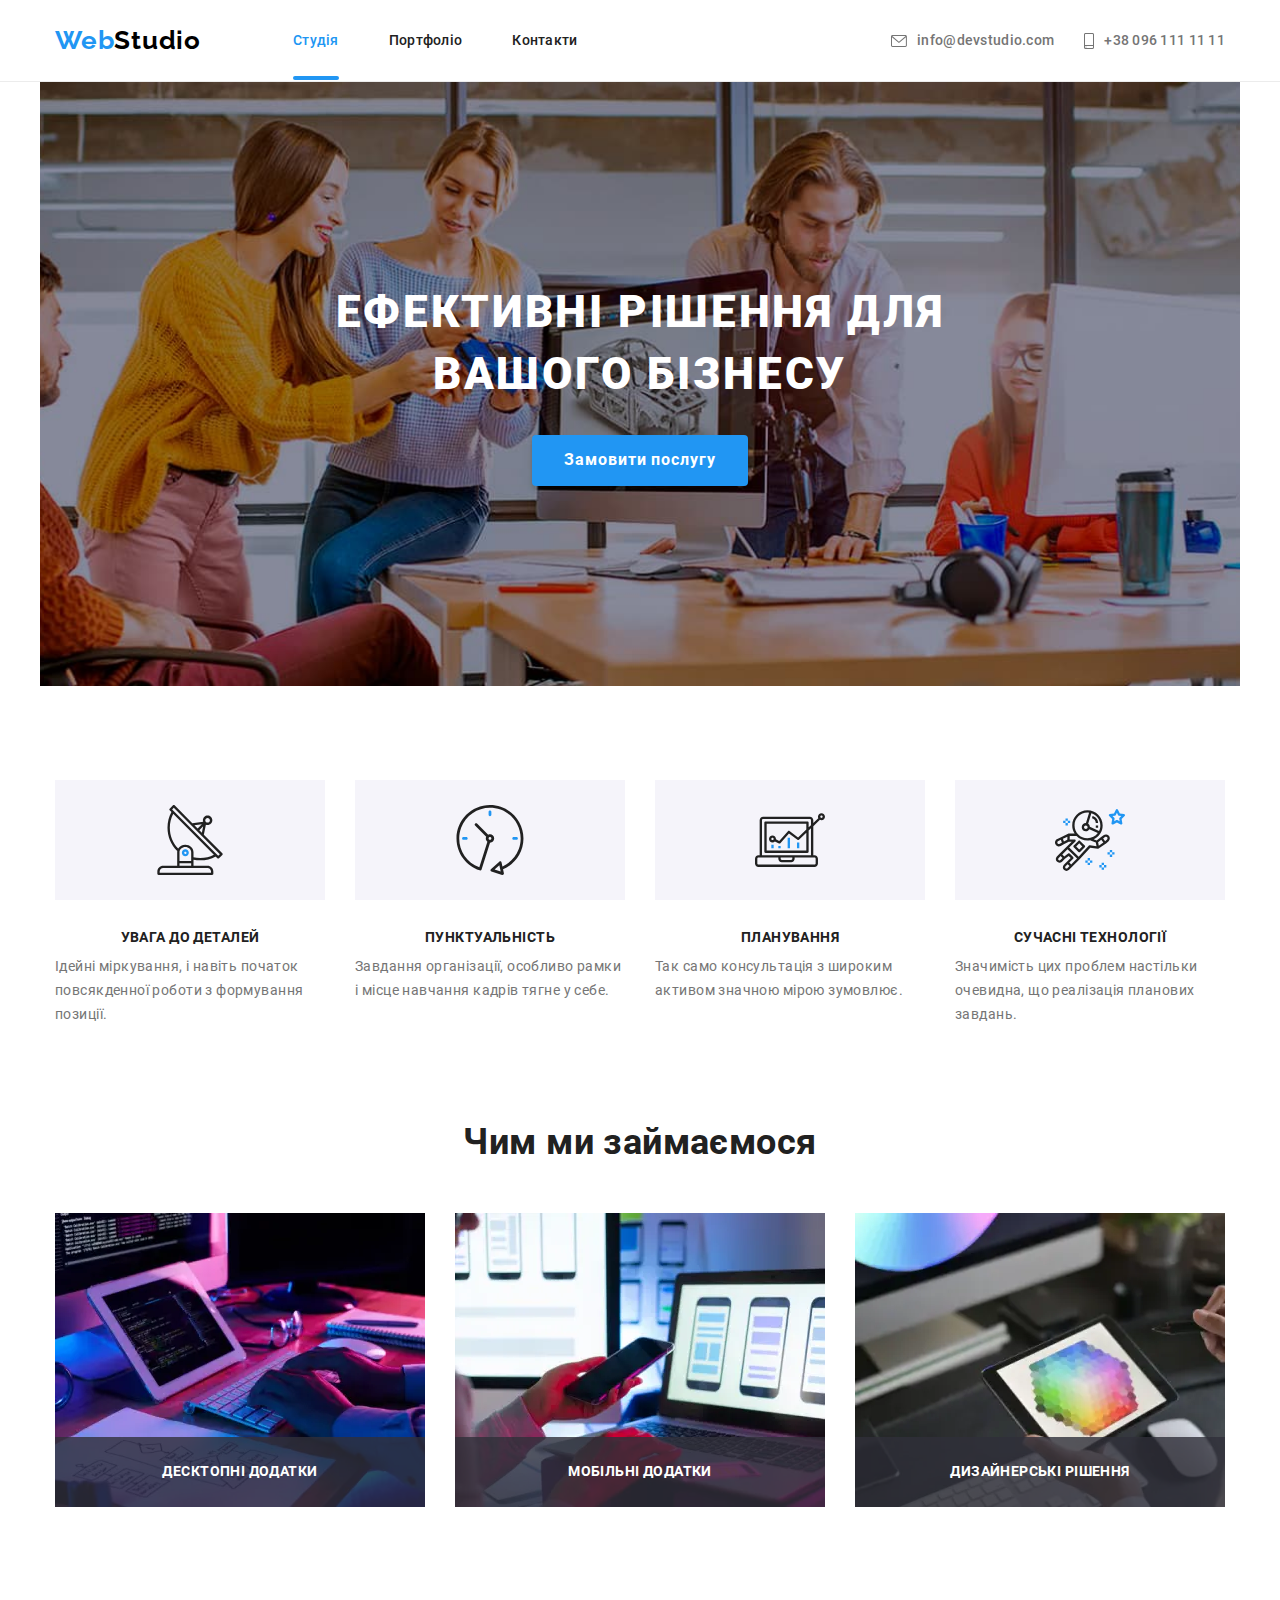
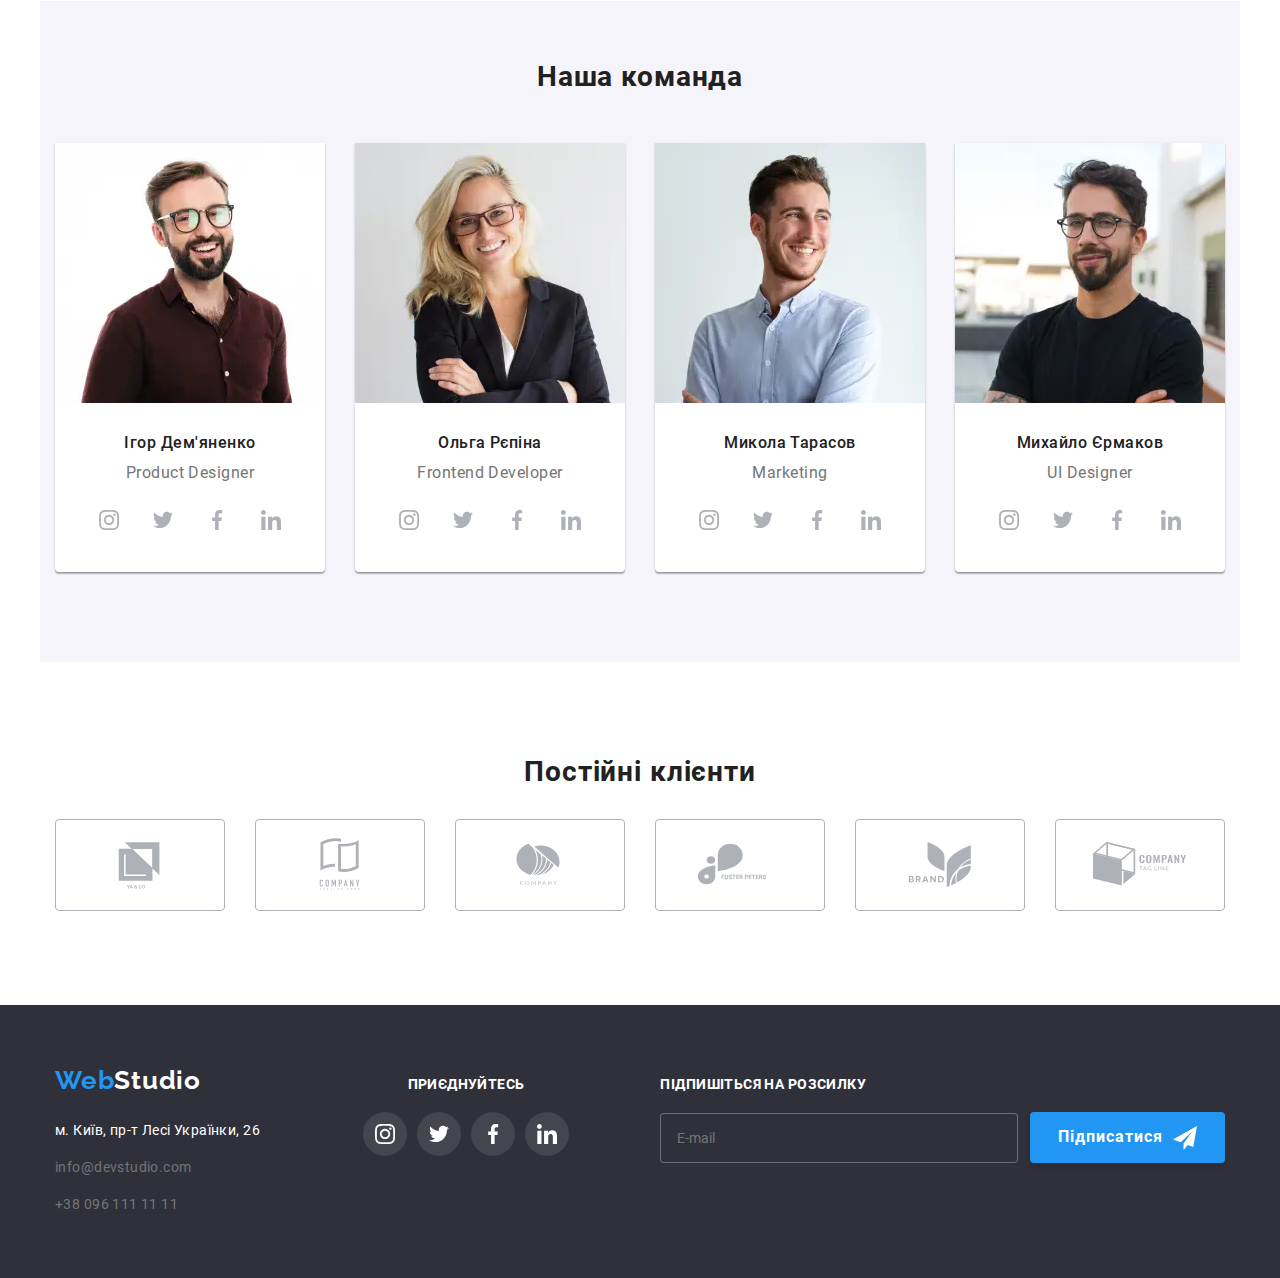
==== index.html @ 95809542 "адаптивка студия+моб-меню+модалка" ====
<!DOCTYPE html>
<html lang="uk">
  <head>
    <meta charset="UTF-8" />
    <meta http-equiv="X-UA-Compatible" content="IE=edge" />
    <meta name="viewport" content="width=device-width, initial-scale=1.0" />
    <title>WebStudio</title>
    <link rel="stylesheet" href="./css/main.min.css" />
  </head>
  <body>
    <header class="page-header">
      <div class="container page-header__container">
        <a class="logo page-header__logo" href="./index.html">Web<span class="logo_black">Studio</span></a>
        <nav class="header-navigation">
          <ul class="nav">
            <li class="nav__item">
              <a class="nav__link nav__link_current" href="./index.html">Студія</a>
            </li>
            <li class="nav__item">
              <a class="nav__link" href="./portfolio.html">Портфоліо</a>
            </li>
            <li class="nav__item">
              <a class="nav__link" href="Контакты">Контакти</a>
            </li>
          </ul>
        </nav>
        <button type="button" class="open-mobile-menu-btn" data-menu-open>
          <svg class="open-mobile-menu__icon">
            <use href="./images/icons.svg#icon-menu"></use>
          </svg>
        </button>

        <ul class="contact">
          <li class="contact__item">
            <a class="contact__link" href="mailto:info@devstudio.com">
              <svg class="contact__icon" width="16px" height="12px">
                <use href="./images/icons.svg#icon-envelope "></use>
              </svg>
              info@devstudio.com</a
            >
          </li>
          <li class="contact__item">
            <a class="contact__link" href="tel:+380961111111">
              <svg class="contact__icon" width="10" height="16">
                <use href="./images/icons.svg#icon-smartphone"></use>
              </svg>
              +38 096 111 11 11</a
            >
          </li>
        </ul>
      </div>
      <div class="mobile-menu" data-menu>
        <div class="container mobile-menu__container">
          <button type="button" class="mobile-menu__close-btn" data-menu-close>
            <svg class="mobile-menu__close-icon">
              <use href="./images/icons.svg#icon-close"></use>
            </svg>
          </button>
          <div class="mobile-menu-nav">
            <ul class="mobile-menu-nav-list">
              <li class="mobile-menu-nav-item">
                <a class="mobile-menu-nav-link mobile-menu_current-link" href="./index.html">Студія</a>
              </li>
              <li class="mobile-menu-nav-item">
                <a class="mobile-menu-nav-link" href="./portfolio.html">Портфоліо</a>
              </li>
              <li class="mobile-menu-nav-item">
                <a class="mobile-menu-nav-link" href="#">Контакти</a>
              </li>
            </ul>
          </div>
          <div class="mobile-menu-contact">
            <ul class="mobile-menu-contact-list">
              <li class="mobile-menu-contact-item">
                <a class="mobile-menu-contact-link mobile-menu-contact-link__tel" href="tel:+380961111111"
                  >+38 096 111 11 11</a
                >
              </li>
              <li class="mobile-menu-contact-item">
                <a class="mobile-menu-contact-link mobile-menu-contact-link__mail" href="mailto:info@devstudio.com"
                  >info@devstudio.com</a
                >
              </li>
            </ul>
          </div>
          <div class="mobile-menu-social">
            <ul class="mobile-menu-social-list">
              <li class="mobile-menu-social-item">
                <a class="mobile-menu-social-list-link" href="">Instagram</a>
              </li>
              <li class="mobile-menu-social-item">
                <a class="mobile-menu-social-list-link" href="">Twitter</a>
              </li>
              <li class="mobile-menu-social-item">
                <a class="mobile-menu-social-list-link" href="">Facebook</a>
              </li>
              <li class="mobile-menu-social-item">
                <a class="mobile-menu-social-list-link" href="">LinkedIn</a>
              </li>
            </ul>
          </div>
        </div>
      </div>
    </header>

    <main>
      <section class="hero">
        <div class="container hero__container">
          <h1 class="hero__title">Ефективні рішення для вашого бізнесу</h1>
          <button class="button hero__button" type="button" data-modal-open>Замовити послугу</button>
        </div>
      </section>

      <section class="advantage">
        <div class="container advantage_container">
          <h2 class="visually-hidden">Переваги роботи з нами</h2>
          <ul class="specifics__list">
            <li class="specifics__card">
              <div class="specifics__icon-bg">
                <svg class="specifics__icon" width="70" height="70">
                  <use href="./images/icons.svg#icon-antenna"></use>
                </svg>
              </div>
              <h3 class="specifics__title">УВАГА ДО ДЕТАЛЕЙ</h3>
              <p class="specifics__desc">
                Ідейні міркування, і навіть початок повсякденної роботи з формування позиції.
              </p>
            </li>
            <li class="specifics__card">
              <div class="specifics__icon-bg">
                <svg class="specifics__icon" width="70" height="70">
                  <use href="./images/icons.svg#icon-clock"></use>
                </svg>
              </div>
              <h3 class="specifics__title">ПУНКТУАЛЬНІСТЬ</h3>
              <p class="specifics__desc">Завдання організації, особливо рамки і місце навчання кадрів тягне у себе.</p>
            </li>
            <li class="specifics__card">
              <div class="specifics__icon-bg">
                <svg class="specifics__icon" width="70" height="70">
                  <use href="./images/icons.svg#icon-diagram"></use>
                </svg>
              </div>
              <h3 class="specifics__title">ПЛАНУВАННЯ</h3>
              <p class="specifics__desc">Так само консультація з широким активом значною мірою зумовлює.</p>
            </li>
            <li class="specifics__card">
              <div class="specifics__icon-bg">
                <svg class="specifics__icon" width="70" height="70">
                  <use href="./images/icons.svg#icon-astronaut"></use>
                </svg>
              </div>
              <h3 class="specifics__title">СУЧАСНІ ТЕХНОЛОГІЇ</h3>
              <p class="specifics__desc">Значимість цих проблем настільки очевидна, що реалізація планових завдань.</p>
            </li>
          </ul>
        </div>
      </section>

      <section class="services">
        <div class="container">
          <h2 class="title-section services__title">Чим ми займаємося</h2>
          <ul class="development__list">
            <li class="development__card">
              <div class="development__card-overlay">
                <p class="development__card-text">Десктопні додатки</p>
              </div>
              <picture>
                <source
                  srcset="
                    ./images/desktop/desktop_services_img.webp    1x,
                    ./images/desktop/desktop_services_img@2x.webp 2x
                  "
                  type="image/webp"
                />
                <source
                  srcset="
                    ./images/desktop/desktop_services_img.jpeg    1x,
                    ./images/desktop/desktop_services_img@2x.jpeg 2x
                  "
                  type="image/jpeg"
                />
                <img src="./images/cod.jpg" alt="программирование" width="370" />
              </picture>
            </li>
            <li class="development__card">
              <div class="development__card-overlay">
                <p class="development__card-text">Мобільні додатки</p>
              </div>
              <picture>
                <source
                  srcset="
                    ./images/desktop/desktop_services_img-1.webp    1x,
                    ./images/desktop/desktop_services_img-1@2x.webp 2x
                  "
                  type="image/webp"
                />
                <source
                  srcset="
                    ./images/desktop/desktop_services_img-1.jpeg    1x,
                    ./images/desktop/desktop_services_img-1@2x.jpeg 2x
                  "
                  type="image/jpeg"
                />
                <img src="./images/test.jpg" alt="тестирование" width="370" />
              </picture>
            </li>
            <li class="development__card">
              <div class="development__card-overlay">
                <p class="development__card-text">Дизайнерські рішення</p>
              </div>
              <picture>
                <source
                  srcset="
                    ./images/desktop/desktop_services_img-2.webp    1x,
                    ./images/desktop/desktop_services_img-2@2x.webp 2x
                  "
                  type="image/webp"
                />
                <source
                  srcset="
                    ./images/desktop/desktop_services_img-2.jpeg    1x,
                    ./images/desktop/desktop_services_img-2@2x.jpeg 2x
                  "
                  type="image/jpeg"
                />
                <img src="./images/design.jpg" alt="дизайн" width="370" />
              </picture>
            </li>
          </ul>
        </div>
      </section>

      <section class="team">
        <div class="container team-container">
          <h2 class="title-section team__title">Наша команда</h2>
          <ul class="team-list">
            <li class="team-list__card">
              <picture>
                <source
                  srcset="./images/desktop/desktop_team_img.webp 1x, ./images/desktop/desktop_team_img@2x.webp 2x"
                  media="(min-width: 1200px)"
                  type="image/webp"
                />
                <source
                  srcset="./images/desktop/desktop_team_img.jpeg 1x, ./images/desktop/desktop_team_img@2x.jpeg 2x"
                  media="(min-width: 1200px)"
                />
                <source
                  srcset="./images/tablet/tablet_team_img.webp 1x, ./images/tablet/tablet_team_img@2x.webp 2x"
                  media="(min-width: 768px)"
                  type="image/webp"
                />
                <source
                  srcset="./images/tablet/tablet_team_img.jpeg 1x, ./images/tablet/tablet_team_img@2x.jpeg 2x"
                  media="(min-width: 768px)"
                />
                <source
                  srcset="./images/mobile/mobile_team_img.webp 1x, ./images/mobile/mobile_team_img@2x.webp 2x"
                  media="(max-width: 767px)"
                  type="image/webp"
                />
                <source
                  srcset="./images/mobile/mobile_team_img.jpeg 1x, ./images/mobile/mobile_team_img@2x.jpeg 2x"
                  media="(max-width: 767px)"
                />

                <img src="./images/card1.jpg" alt="на фото дизайнер, Дем'яненко Ігор" class="team-list__img" />
              </picture>

              <div class="team-list__card-bottom">
                <h3 class="team-list__name">Ігор Дем'яненко</h3>
                <p class="team-list__position" lang="en">Product Designer</p>
                <ul class="social__list">
                  <li class="social__item">
                    <a href="" class="social__link">
                      <svg aria-label="посилання на соц мережу інстаграм" class="social__icon">
                        <use href="./images/icons.svg#icon-instagram"></use>
                      </svg>
                    </a>
                  </li>
                  <li class="social__item">
                    <a href="" class="social__link">
                      <svg aria-label="посилання на соц мережу твіттер" class="social__icon">
                        <use href="./images/icons.svg#icon-twitter"></use>
                      </svg>
                    </a>
                  </li>
                  <li class="social__item">
                    <a href="" class="social__link">
                      <svg aria-label="посилання на соц мережу фейсбук" class="social__icon">
                        <use href="./images/icons.svg#icon-facebook"></use>
                      </svg>
                    </a>
                  </li>
                  <li class="social__item">
                    <a href="" class="social__link">
                      <svg aria-label="посилання на соц мережу лінкед-ін" class="social__icon">
                        <use href="./images/icons.svg#icon-linkedin"></use>
                      </svg>
                    </a>
                  </li>
                </ul>
              </div>
            </li>
            <li class="team-list__card">
              <picture>
                <source
                  srcset="./images/desktop/desktop_team_img-1.webp 1x, ./images/desktop/desktop_team_img-1@2x.webp 2x"
                  media="(min-width: 1200px)"
                  type="image/webp"
                />
                <source
                  srcset="./images/desktop/desktop_team_img-1.jpeg 1x, ./images/desktop/desktop_team_img-1@2x.jpeg 2x"
                  media="(min-width: 1200px)"
                />
                <source
                  srcset="./images/tablet/tablet_team_img-1.webp 1x, ./images/tablet/tablet_team_img@2x-1.webp 2x"
                  media="(min-width: 768px)"
                  type="image/webp"
                />
                <source
                  srcset="./images/tablet/tablet_team_img-1.jpeg 1x, ./images/tablet/tablet_team_img@2x-1.jpeg 2x"
                  media="(min-width: 768px)"
                />
                <source
                  srcset="./images/mobile/mobile_team_img-1.webp 1x, ./images/mobile/mobile_team_img@2x-1.webp 2x"
                  media="(max-width: 767px)"
                  type="image/webp"
                />
                <source
                  srcset="./images/mobile/mobile_team_img-1.jpeg 1x, ./images/mobile/mobile_team_img@2x-1.jpeg 2x"
                  media="(max-width: 767px)"
                />
                <img src="./images/card2.jpg" alt="на фото розробник,Репіна Ольга" class="team-list__img" />
              </picture>

              <div class="team-list__card-bottom">
                <h3 class="team-list__name">Ольга Рєпіна</h3>
                <p class="team-list__position" lang="en">Frontend Developer</p>
                <ul class="social__list">
                  <li class="social__item">
                    <a href="" class="social__link">
                      <svg aria-label="посилання на соц мережу інстаграм" class="social__icon">
                        <use href="./images/icons.svg#icon-instagram"></use>
                      </svg>
                    </a>
                  </li>
                  <li class="social__item">
                    <a href="" class="social__link">
                      <svg aria-label="посилання на соц мережу твіттер" class="social__icon">
                        <use href="./images/icons.svg#icon-twitter"></use>
                      </svg>
                    </a>
                  </li>
                  <li class="social__item">
                    <a href="" class="social__link">
                      <svg aria-label="посилання на соц мережу фейсбук" class="social__icon">
                        <use href="./images/icons.svg#icon-facebook"></use>
                      </svg>
                    </a>
                  </li>
                  <li class="social__item">
                    <a href="" class="social__link">
                      <svg aria-label="посилання на соц мережу лінкед-ін" class="social__icon">
                        <use href="./images/icons.svg#icon-linkedin"></use>
                      </svg>
                    </a>
                  </li>
                </ul>
              </div>
            </li>
            <li class="team-list__card">
              <picture>
                <source
                  srcset="./images/desktop/desktop_team_img-2.webp 1x, ./images/desktop/desktop_team_img-2@2x.webp 2x"
                  media="(min-width: 1200px)"
                  type="image/webp"
                />
                <source
                  srcset="./images/desktop/desktop_team_img-2.jpeg 1x, ./images/desktop/desktop_team_img-2@2x.jpeg 2x"
                  media="(min-width: 1200px)"
                />
                <source
                  srcset="./images/tablet/tablet_team_img-2.webp 1x, ./images/tablet/tablet_team_img@2x-2.webp 2x"
                  media="(min-width: 768px)"
                  type="image/webp"
                />
                <source
                  srcset="./images/tablet/tablet_team_img-2.jpeg 1x, ./images/tablet/tablet_team_img@2-2x.jpeg 2x"
                  media="(min-width: 768px)"
                />
                <source
                  srcset="./images/mobile/mobile_team_img-2.webp 1x, ./images/mobile/mobile_team_img@2x-2.webp 2x"
                  media="(max-width: 767px)"
                  type="image/webp"
                />
                <source
                  srcset="./images/mobile/mobile_team_img-2.jpeg 1x, ./images/mobile/mobile_team_img@2x-2.jpeg 2x"
                  media="(max-width: 767px)"
                />

                <img src="./images/card3.jpg" alt="на фото Тарасов Микола,відділ маркетингу" class="team-list__img" />
              </picture>

              <div class="team-list__card-bottom">
                <h3 class="team-list__name">Микола Тарасов</h3>
                <p class="team-list__position" lang="en">Marketing</p>
                <ul class="social__list">
                  <li class="social__item">
                    <a href="" class="social__link">
                      <svg aria-label="посилання на соц мережу інстаграм" class="social__icon">
                        <use href="./images/icons.svg#icon-instagram"></use>
                      </svg>
                    </a>
                  </li>
                  <li class="social__item">
                    <a href="" class="social__link">
                      <svg aria-label="посилання на соц мережу твіттер" class="social__icon">
                        <use href="./images/icons.svg#icon-twitter"></use>
                      </svg>
                    </a>
                  </li>
                  <li class="social__item">
                    <a href="" class="social__link">
                      <svg aria-label="посилання на соц мережу фейсбук" class="social__icon">
                        <use href="./images/icons.svg#icon-facebook"></use>
                      </svg>
                    </a>
                  </li>
                  <li class="social__item">
                    <a href="" class="social__link">
                      <svg aria-label="посилання на соц мережу лінкед-ін" class="social__icon">
                        <use href="./images/icons.svg#icon-linkedin"></use>
                      </svg>
                    </a>
                  </li>
                </ul>
              </div>
            </li>
            <li class="team-list__card">
              <picture>
                <source
                  srcset="./images/desktop/desktop_team_img-3.webp 1x, ./images/desktop/desktop_team_img-3@2x.webp 2x"
                  media="(min-width: 1200px)"
                  type="image/webp"
                />
                <source
                  srcset="./images/desktop/desktop_team_img-3.jpeg 1x, ./images/desktop/desktop_team_img-3@2x.jpeg 2x"
                  media="(min-width: 1200px)"
                />
                <source
                  srcset="./images/tablet/tablet_team_img-3.webp 1x, ./images/tablet/tablet_team_img@2x-3.webp 2x"
                  media="(min-width: 768px)"
                  type="image/webp"
                />
                <source
                  srcset="./images/tablet/tablet_team_img-3.jpeg 1x, ./images/tablet/tablet_team_img@2x-3.jpeg 2x"
                  media="(min-width: 768px)"
                />
                <source
                  srcset="./images/mobile/mobile_team_img-3.webp 1x, ./images/mobile/mobile_team_img@2x-3.webp 2x"
                  media="(max-width: 767px)"
                  type="image/webp"
                />
                <source
                  srcset="./images/mobile/mobile_team_img-3.jpeg 1x, ./images/mobile/mobile_team_img@2x-3.jpeg 2x"
                  media="(max-width: 767px)"
                />
                <img src="./images/card4.jpg" alt="на фото Єрмаков Михайло, дизайнер" class="team-list__img" />
              </picture>

              <div class="team-list__card-bottom">
                <h3 class="team-list__name">Михайло Єрмаков</h3>
                <p class="team-list__position" lang="en">UI Designer</p>
                <ul class="social__list">
                  <li class="social__tem">
                    <a href="" class="social__link">
                      <svg aria-label="посилання на соц мережу інстаграм" class="social__icon">
                        <use href="./images/icons.svg#icon-instagram"></use>
                      </svg>
                    </a>
                  </li>
                  <li class="social__tem">
                    <a href="" class="social__link">
                      <svg aria-label="посилання на соц мережу твіттер" class="social__icon">
                        <use href="./images/icons.svg#icon-twitter"></use>
                      </svg>
                    </a>
                  </li>
                  <li class="social__item">
                    <a href="" class="social__link">
                      <svg aria-label="посилання на соц мережу фейсбук" class="social__icon">
                        <use href="./images/icons.svg#icon-facebook"></use>
                      </svg>
                    </a>
                  </li>
                  <li class="social__item">
                    <a href="" class="social__link">
                      <svg aria-label="посилання на соц мережу лінкед-ін" class="social__icon">
                        <use href="./images/icons.svg#icon-linkedin"></use>
                      </svg>
                    </a>
                  </li>
                </ul>
              </div>
            </li>
          </ul>
        </div>
      </section>

      <section class="clients">
        <div class="container">
          <h3 class="clients__title">Постійні клієнти</h3>
          <ul class="client__list">
            <li class="client__item">
              <a href="" class="cleint__link">
                <svg class="client__logo">
                  <use href="./images/icons.svg#icon-company"></use>
                </svg>
              </a>
            </li>
            <li class="client__item">
              <a href="" class="cleint__link">
                <svg class="client__logo">
                  <use href="./images/icons.svg#icon-company-one"></use>
                </svg>
              </a>
            </li>
            <li class="client__item">
              <a href="" class="cleint__link">
                <svg class="client__logo">
                  <use href="./images/icons.svg#icon-company-two"></use>
                </svg>
              </a>
            </li>
            <li class="client__item">
              <a href="" class="cleint__link">
                <svg class="client__logo">
                  <use href="./images/icons.svg#icon-company-thre"></use>
                </svg>
              </a>
            </li>
            <li class="client__tem">
              <a href="" class="cleint__link">
                <svg class="client__logo">
                  <use href="./images/icons.svg#icon-company-four"></use>
                </svg>
              </a>
            </li>
            <li class="client__item">
              <a href="" class="cleint__link">
                <svg class="client__logo">
                  <use href="./images/icons.svg#icon-company-five"></use>
                </svg>
              </a>
            </li>
          </ul>
        </div>
      </section>
    </main>

    <footer class="page-footer">
      <div class="container page-footer__container">
        <div class="contact-info">
          <a class="logo page-footer__logo" href="./index.html">Web<span class="logo_white">Studio</span></a>
          <address class="contact-info__addres">
            <p>
              <a
                class="address__link"
                href="https://goo.gl/maps/CPtrU1FHBa2aNyZL9"
                target="_blank"
                rel="noopener noreferrer nofollow"
                >м. Київ, пр-т Лесі Українки, 26</a
              >
            </p>
            <ul class="contacts__list">
              <li class="contacts__item">
                <a class="contacts__link" href="mailto:info@devstudio.com">info@devstudio.com</a>
              </li>
              <li class="contacts__item">
                <a class="contacts__link" href="tel:+380961111111">+38 096 111 11 11</a>
              </li>
            </ul>
          </address>
        </div>

        <div class="footer-social">
          <p class="footer-social__title">приєднуйтесь</p>
          <ul class="footer-social__list">
            <li class="footer-social__item">
              <a href="" class="footer-social__link">
                <svg class="footer-social__icon">
                  <use href="./images/icons.svg#icon-instagram"></use>
                </svg>
              </a>
            </li>
            <li class="footer-social__item">
              <a href="" class="footer-social__link">
                <svg class="footer-social__icon">
                  <use href="./images/icons.svg#icon-twitter"></use>
                </svg>
              </a>
            </li>
            <li class="footer-social__item">
              <a href="" class="footer-social__link">
                <svg class="footer-social__icon">
                  <use href="./images/icons.svg#icon-facebook"></use>
                </svg>
              </a>
            </li>
            <li class="footer-social__item">
              <a href="" class="footer-social__link">
                <svg class="footer-social__icon">
                  <use href="./images/icons.svg#icon-linkedin"></use>
                </svg>
              </a>
            </li>
          </ul>
        </div>

        <div class="subscribe">
          <p class="subscribe__title">Підпишіться на розсилку</p>
          <form class="subscribe__form">
            <label>
              <input class="subscribe__input" type="email" name="user_email" placeholder="E-mail" />
            </label>
            <button class="subscribe__button" type="submit">
              Підписатися
              <svg class="subscribe__button-icon" width="24px" height="24px">
                <use href="./images/icons.svg#icon-send"></use>
              </svg>
            </button>
          </form>
        </div>
      </div>
    </footer>
    <div class="backdrop is-hidden" data-modal>
      <div class="modal">
        <button class="modal-clas-btn" data-modal-close>
          <svg class="modal-close-icon" width="18px" height="18px">
            <use href="./images/icons.svg#icon-close"></use>
          </svg>
        </button>

        <p class="modal-form__title">Залиште свої дані, ми вам передзвонимо</p>
        <form class="modal-form">
          <label class="modal-form__field">
            <span class="modal-form__field-desc">Ім'я</span>
            <span class="modal-form__input-wrapper">
              <input class="modal-form__input" type="text" required pattern="[a-zA-Zа-яА-ЯіІїЇ`ʼ]+" name="user_name" />
              <svg class="modal-form__icon">
                <use href="./images/icons.svg#icon-person"></use>
              </svg>
            </span>
          </label>
          <label class="modal-form__field">
            <span class="modal-form__field-desc">Телефон</span>
            <span class="modal-form__input-wrapper">
              <input class="modal-form__input" type="tel" required name="user_phone" />
              <svg class="modal-form__icon">
                <use href="./images/icons.svg#icon-phone-black"></use>
              </svg>
            </span>
          </label>
          <label class="modal-form__field">
            <span class="modal-form__field-desc">Пошта</span>
            <span class="modal-form__input-wrapper">
              <input class="modal-form__input" type="email" required name="user_mail" />
              <svg class="modal-form__icon">
                <use href="./images/icons.svg#icon-email"></use>
              </svg>
            </span>
          </label>
          <label class="modal-form__area">
            <span class="modal-form__field-desc">Коментар</span>
            <textarea class="modal-form__message" name="user_message" placeholder="Введіть текст"></textarea>
          </label>
          <label class="modal-form__check-field">
            <input class="modal-form__check" type="checkbox" name="user_policy" required />
            <svg class="modal-form__own-checkbox">
              <use class="modal-form__own-checkbox-icon" href="./images/icons.svg#icon-Vector"></use>
            </svg>
            <span class="modal-form__own-checkbox-text">
              Погоджуюся з розсилкою та приймаю&nbsp;
              <a class="modal-form__own-checkbox-link" href="#">Умови договору</a></span
            >
          </label>
          <button class="modal-form__submit" type="submit">Відправити</button>
        </form>
      </div>
    </div>

    <script src="./js/modal.js"></script>
    <script src="./js/menu.js"></script>
  </body>
</html>
---- css/main.min.css ----
@font-face{font-family:"Raleway";src:url("../fonts/Raleway-Bold.ttf");font-weight:700;font-style:bold;font-display:swap}@font-face{font-family:"Roboto";src:url("../fonts/Roboto-Thin.ttf");font-weight:100;font-style:normal;font-display:swap}@font-face{font-family:"Roboto";src:url("../fonts/Roboto-Regular.ttf");font-weight:400;font-style:normal;font-display:swap}@font-face{font-family:"Roboto";src:url("../fonts/Roboto-Medium.ttf");font-weight:500;font-style:normal;font-display:swap}@font-face{font-family:"Roboto";src:url("../fonts/Roboto-Bold.ttf");font-weight:700;font-style:bold;font-display:swap}@font-face{font-family:"Roboto";src:url("../fonts/Roboto-Black.ttf");font-weight:900;font-style:bold;font-display:swap}/*! modern-normalize v1.1.0 | MIT License | https://github.com/sindresorhus/modern-normalize */*,::after,::before{box-sizing:border-box}html{-moz-tab-size:4;tab-size:4}html{line-height:1.15;-webkit-text-size-adjust:100%}body{margin:0}body{font-family:system-ui,-apple-system,"Segoe UI",Roboto,Helvetica,Arial,sans-serif,"Apple Color Emoji","Segoe UI Emoji"}hr{height:0;color:inherit}abbr[title]{text-decoration:underline dotted}b,strong{font-weight:bolder}code,kbd,pre,samp{font-family:ui-monospace,SFMono-Regular,Consolas,"Liberation Mono",Menlo,monospace;font-size:1em}small{font-size:80%}sub,sup{font-size:75%;line-height:0;position:relative;vertical-align:baseline}sub{bottom:-0.25em}sup{top:-0.5em}table{text-indent:0;border-color:inherit}button,input,optgroup,select,textarea{font-family:inherit;font-size:100%;line-height:1.15;margin:0}button,select{text-transform:none}[type=button],[type=reset],[type=submit],button{-webkit-appearance:button}::-moz-focus-inner{border-style:none;padding:0}:-moz-focusring{outline:1px dotted ButtonText}:-moz-ui-invalid{box-shadow:none}legend{padding:0}progress{vertical-align:baseline}::-webkit-inner-spin-button,::-webkit-outer-spin-button{height:auto}[type=search]{-webkit-appearance:textfield;outline-offset:-2px}::-webkit-search-decoration{-webkit-appearance:none}::-webkit-file-upload-button{-webkit-appearance:button;font:inherit}summary{display:list-item}.cleint__link,.social__link,.footer-social__link{display:flex;align-items:center;justify-content:center}.container{padding-left:15px;padding-right:15px}@media screen and (min-width: 480px){.container{width:480px;margin-left:auto;margin-right:auto}}@media screen and (min-width: 768px){.container{width:768px}}@media screen and (min-width: 1200px){.container{width:1200px}}:root{--primary-text-color: #757575;--title-text-color: #212121;--accent-color: #2196f3;--primary-white-color: #ffffff;--black-logo-color: #000000;--btn-filter-background-color: #f5f4fa;--solution-section-color: #2f303a;--background-color: #f5f4fa;--portfolio-nav-border-color: #ececec;--hero-bg-color: #c4c4c4;--social-lincs-color: #afb1b8;--timing-effects: 250ms cubic-bezier(0.4, 0, 0.2, 1)}body{color:var(--primary-white-color);font-family:"Roboto",sans-serif;font-size:14px;letter-spacing:.03em}.scroll-hidden{overflow:hidden;height:100vh}h1,h2,h3,h4,p{margin-top:0;margin-bottom:0}.title-section{font-weight:700;font-size:36px;line-height:1.17;color:var(--title-text-color)}ul,ol{margin-top:0;margin-bottom:0;padding-left:0}.visually-hidden{position:absolute;width:1px;height:1px;margin:-1px;padding:0;overflow:hidden;border:0;clip:rect(0 0 0 0)}link{text-decoration:none}img{display:block;max-width:100%;height:auto}li{list-style-type:none}@media screen and (max-width: 767px){.mobile-menu{position:absolute;top:0;left:0;z-index:200;width:100%;height:100%;background-color:var(--background-color);transform:translateX(100%);opacity:0;visibility:hidden;pointer-events:none;transition:opacity var(--timing-effects),visibility var(--timing-effects),transform var(--timing-effects)}.mobile-menu.is-open{opacity:1;visibility:visible;pointer-events:auto;transform:translateX(0%)}.mobile-menu__container{position:relative;padding-left:40px;padding-top:48px;padding-bottom:48px}.mobile-menu__close-btn{position:absolute;top:15px;right:15px;background-color:rgba(0,0,0,0);border:0;padding:0;line-height:0;cursor:pointer}.mobile-menu__close-btn:hover,.mobile-menu__close-btn:focus{fill:var(--accent-color)}.mobile-menu__close-icon{width:40px;height:40px}}@media screen and (min-width: 768px){.mobile-menu{display:none}}.mobile-menu-nav{margin-bottom:306px}.mobile-menu-nav-item{margin-bottom:32px}.mobile-menu-nav-link{font-style:normal;font-weight:500;font-size:40px;line-height:1.175;letter-spacing:.02em;color:var(--title-text-color);text-decoration:none}.mobile-menu_current-link{color:var(--accent-color)}.mobile-menu-contact{margin-bottom:64px}.mobile-menu-contact-item{margin-bottom:32px}.mobile-menu-contact-link{font-family:inherit;font-style:normal;font-weight:500;letter-spacing:.02em;color:var(--primary-text-color);text-decoration:none}.mobile-menu-contact-link__tel{font-size:34px;line-height:1.17}.mobile-menu-contact-link__tel:hover,.mobile-menu-contact-link__tel:focus{color:var(--accent-color)}.mobile-menu-contact-link__mail{font-size:24px;line-height:1.4}.mobile-menu-contact-link__mail:hover,.mobile-menu-contact-link__mail:focus{color:var(--accent-color)}.mobile-menu-social-list{display:flex;column-gap:10px}.mobile-menu-social-item:not(:last-child){border-right:1px solid rgba(33,33,33,.2)}.mobile-menu-social-list-link{font-family:inherit;font-style:normal;font-weight:500;font-size:18px;line-height:1.2;letter-spacing:.02em;color:var(--accent-color);text-decoration:none;padding-right:10px}.logo{font-family:"Raleway";font-weight:700;font-size:24px;line-height:1.16;letter-spacing:.03em;color:var(--accent-color);text-decoration:none}@media screen and (min-width: 768px){.logo{margin-right:88px}}@media screen and (min-width: 1200px){.logo{font-size:26px;line-height:1.2;margin-right:92px}}.logo_black{color:var(--black-logo-color)}.logo_white{color:var(--primary-white-color)}.page-footer__logo{display:inline-block;margin-bottom:20px}@media screen and (max-width: 1199px){.page-footer__logo{margin-left:auto;margin-right:auto}}.footer-social{display:flex;flex-direction:column;align-items:center;margin-bottom:60px}.footer-social__title{font-weight:700;font-size:14px;line-height:1.14;text-transform:uppercase;color:var(--primary-white-color);margin-bottom:20px}.footer-social__list{display:flex;column-gap:10px}.footer-social__link{column-gap:10px;width:44px;height:44px;border-radius:50%;background-color:rgba(255,255,255,.1);transition:background-color var(--timing-effects)}.footer-social__link:hover{background-color:var(--accent-color)}.footer-social__icon{width:20px;height:20px;fill:var(--primary-white-color)}.subscribe{display:flex;flex-direction:column;align-items:center}.subscribe__title{font-weight:700;font-size:14px;line-height:1.14;text-transform:uppercase;color:var(--primary-white-color);margin-bottom:20px}.subscribe__form{display:flex;flex-direction:column;align-items:center;column-gap:12px}.subscribe__input{width:400px;height:50px;padding:15px 16px;background-color:var(--solution-section-color);border:1px solid rgba(255,255,255,.3);border-radius:4px;color:var(--primary-white-color)}@media screen and (max-width: 1199px){.subscribe__input{margin-bottom:20px}}.subscribe__button{display:flex;align-items:center;font-family:inherit;font-weight:700;font-size:16px;line-height:1.9;text-align:center;letter-spacing:.06em;padding:10px 28px;color:var(--primary-white-color);background:var(--accent-color);box-shadow:0px 4px 4px rgba(33,12,12,.15);border-radius:4px;border:none;fill:var(--primary-white-color);cursor:pointer}.subscribe__button-icon{margin-left:10px}@media screen and (min-width: 768px){.subscribe{margin-left:166px}}@media screen and (min-width: 1200px){.subscribe{align-items:baseline;margin-left:auto}.subscribe__form{flex-direction:row}.subscribe__input{width:358px}}.modal-form{display:flex;flex-direction:column}.modal-form__title{font-weight:700;font-size:20px;line-height:23px;text-align:center;color:var(--title-text-color);margin-bottom:10px}.modal-form__field{margin-bottom:10px}.modal-form__field-desc{display:block;font-weight:400;font-size:12px;line-height:1.16;letter-spacing:.01em;color:var(--primary-text-color);margin-bottom:4px}.modal-form__input{width:100%;height:40px;border:1px solid rgba(33,33,33,.2);border-radius:4px;padding-left:42px;transition:border-color var(--timing-effects)}.modal-form__input:focus{outline:none;border-color:var(--accent-color)}.modal-form__input-wrapper{position:relative;display:block}.modal-form__icon{position:absolute;top:50%;left:12px;transform:translateY(-50%);width:18px;height:18px;transition:fill var(--timing-effects)}.modal-form__input:focus+.modal-form__icon{fill:var(--accent-color)}.modal-form__area{margin-bottom:20px}.modal-form__message{width:100%;height:120px;border:1px solid rgba(33,33,33,.2);border-radius:4px;padding:12px 16px;resize:none;transition:border-color var(--timing-effects)}.modal-form__message::placeholder{font-weight:400;font-size:12px;line-height:1.16;letter-spacing:.01em;color:rgba(117,117,117,.5)}.modal-form__message:focus{outline:none;border-color:var(--accent-color)}.modal-form__check-field{display:flex;align-items:center;justify-content:center;margin-bottom:30px}.modal-form__check{appearance:none;position:absolute;margin-bottom:30px}.modal-form__own-checkbox{width:16px;height:15px;border:2px solid var(--title-text-color);border-radius:2px;cursor:pointer;transition:background-color var(--timing-effects);margin-right:7px}.modal-form__check:checked+.modal-form__own-checkbox{border-color:var(--accent-color);background-color:var(--accent-color)}.modal-form__check:focus+.modal-form__own-checkbox{box-shadow:0 0 0 2px rgba(0,0,255,.5)}.modal-form__own-checkbox-icon{display:none}.modal-form__check:checked+.modal-form__own-checkbox .modal-form__own-checkbox-icon{display:block}.modal-form__own-checkbox-text{font-weight:400;font-size:12px;line-height:2;color:var(--primary-text-color)}@media screen and (min-width: 1200px){.modal-form__own-checkbox-text{font-size:14px}}.modal-form__own-checkbox-link{font-family:inherit;color:var(--accent-color)}.modal-form__submit{font-weight:700;font-size:16px;line-height:1.87;display:flex;align-items:center;text-align:center;align-self:center;letter-spacing:.06em;padding:10px 52px;color:var(--primary-white-color);background:var(--accent-color);box-shadow:0px 4px 4px rgba(0,0,0,.15);border-radius:4px;border:none;cursor:pointer}@media screen and (max-width: 767px){.open-mobile-menu-btn{line-height:0;border:none;background-color:rgba(0,0,0,0);padding:0}.open-mobile-menu__icon{width:40px;height:40px}.page-header__container{display:flex;justify-content:space-between}}.page-header{padding-top:10px;padding-bottom:10px;border-bottom:1px solid var(--portfolio-nav-border-color)}.page-header__container{display:flex;align-items:center}@media screen and (min-width: 768px){.open-mobile-menu-btn{display:none}.page-header{padding-top:15px;padding-bottom:15px}}@media screen and (min-width: 1200px){.open-mobile-menu-btn{display:none}.page-header{padding-top:25px;padding-bottom:25px}.page-header__container{justify-content:center;align-items:center}}@media screen and (max-width: 767px){.nav{display:none}.contact{display:none}}@media screen and (min-width: 768px){.header-navigation{display:flex;align-items:center}.nav{display:flex;column-gap:50px}.nav__link{font-weight:500;line-height:1.1;letter-spacing:.02em;color:var(--title-text-color);text-decoration:none;transition:color var(--timing-effects)}.nav__link:focus,.nav__link:hover{color:var(--accent-color)}.nav__link_current{position:relative;color:var(--accent-color)}.nav__link_current::after{position:absolute;display:block;content:"";bottom:-28px;width:100%;height:4px;background:var(--accent-color);border-radius:2px}.contact{display:flex;flex-direction:column;row-gap:10px;margin-left:auto}.contact__link{display:flex;align-items:center;font-weight:500;font-size:14px;line-height:1.14;letter-spacing:.02em;text-decoration:none;color:var(--primary-text-color);transition:color var(--timing-effects)}.contact__link:focus,.contact__link:hover{color:var(--accent-color);fill:var(--accent-color)}.contact__icon{margin-right:8px;fill:currentColor}}@media screen and (min-width: 1200px){.contact{flex-direction:row;column-gap:30px}.contact__icon{margin-right:10px}.nav__link_current::after{bottom:-32px}}.hero{background-color:var(--hero-bg-color);background-image:linear-gradient(rgba(47, 48, 58, 0.4), rgba(47, 48, 58, 0.4)),url(/images/mobile/mobile_hero.jpeg);background-size:cover;background-repeat:no-repeat;background-position:50% 50%}@media screen and (min-device-pixel-ratio: 2)and (max-width: 768px),(min-resolution: 192dpi)and (max-width: 768px),(min-resolution: 2dppx)and (max-width: 768px){.hero{background-image:url("/images/mobile/mobile_hero@2x.jpeg")}}@media screen and (min-width: 768px){.hero{width:768px;margin-left:auto;margin-right:auto;background-image:url(/images/tablet/tablet_hero.jpeg)}}@media screen and (min-width: 768px)and (min-device-pixel-ratio: 2)and (min-width: 768px),screen and (min-width: 768px)and (min-resolution: 192dpi)and (min-width: 768px),screen and (min-width: 768px)and (min-resolution: 2dppx)and (min-width: 768px){.hero{background-image:url("/images/tablet/tablet_hero@2x.jpeg")}}@media screen and (min-width: 1200px){.hero{width:1200px;background-image:url(/images/desktop/desktop_hero.jpeg)}}@media screen and (min-width: 1200px)and (min-device-pixel-ratio: 2)and (min-width: 1200px),screen and (min-width: 1200px)and (min-resolution: 192dpi)and (min-width: 1200px),screen and (min-width: 1200px)and (min-resolution: 2dppx)and (min-width: 1200px){.hero{background-image:url("/images/desktop/desktop_hero@2x.jpeg")}}@media screen and (min-width: 1600px){.hero{width:1600px;background-image:url(/images/desktop/desktop_hero.jpeg);background-size:contain}}@media screen and (min-width: 1600px)and (min-device-pixel-ratio: 2)and (min-width: 1200px),screen and (min-width: 1600px)and (min-resolution: 192dpi)and (min-width: 1200px),screen and (min-width: 1600px)and (min-resolution: 2dppx)and (min-width: 1200px){.hero{background-image:url("/images/desktop/desktop_hero@2x.jpeg")}}.hero__container{margin-left:auto;margin-right:auto;padding-top:118px;padding-bottom:118px}@media screen and (min-width: 1200px){.hero__container{padding-top:200px;padding-bottom:200px}}.hero__title{width:360px;font-size:26px;line-height:1.6;letter-spacing:.06em;text-transform:uppercase;text-align:center;color:var(--primary-white-color);margin-left:auto;margin-right:auto;margin-bottom:30px}.button{font-family:inherit;text-align:center;padding:10px 24px;font-weight:700;font-size:16px;line-height:1.9;letter-spacing:.06em;color:var(--primary-white-color);background:var(--accent-color);box-shadow:0px 4px 4px rgba(0,0,0,.15);border-radius:4px;border:none;cursor:pointer}.hero__button{display:block;margin-left:auto;margin-right:auto}@media screen and (min-width: 768px){.hero__title{width:696px;font-weight:900;font-size:44px;line-height:1.4;letter-spacing:.06em;text-transform:uppercase;text-align:center;color:var(--primary-white-color)}.button{font-family:inherit;font-weight:700;font-size:16px;line-height:1.9;letter-spacing:.06em;color:var(--primary-white-color);background:var(--accent-color);box-shadow:0px 4px 4px rgba(0,0,0,.15);border-radius:4px;cursor:pointer;text-align:center;padding-top:10px;padding-bottom:10px;background:var(--accent-color);box-shadow:0px 4px 4px rgba(0,0,0,.15);border-radius:4px;border:none}.hero__button{padding-right:32px;padding-left:32px;margin-top:30px}}.gallery{display:flex;gap:30px;flex-wrap:wrap;margin-top:50px}.gallery__card{width:370px;background:var(--primary-white-color)}.gallery__link{display:block;text-decoration:none;transition:box-shadow var(--timing-effects)}.gallery__link:hover,.gallery__link:focus{box-shadow:0px 1px 1px rgba(0,0,0,.12),0px 4px 4px rgba(0,0,0,.06),1px 4px 6px rgba(0,0,0,.16)}.gallery__card-bottom{padding-top:20px;padding-right:24px;padding-bottom:20px;padding-left:24px;border:1px solid #eee;border-top:none}.gallery__card-title{font-weight:700;font-size:18px;line-height:2;letter-spacing:.06em;color:var(--title-text-color)}.gallery__bottom-text{font-size:16px;line-height:1.9;color:var(--primary-text-color);margin-top:4px}.gallery__card-wrapper{position:relative;overflow:hidden}.gallery__card-overlay{position:absolute;top:0;left:0;width:100%;height:100%;background:rgba(33,150,243,.9);color:var(--primary-white-color);padding-top:63px;padding-bottom:63px;padding-left:24px;padding-right:24px;line-height:1.2;overflow:auto;transform:translateY(100%);transition:transform var(--timing-effects);font-weight:400;font-size:18px;line-height:1.5;letter-spacing:.03em}.gallery__link:hover .gallery__card-overlay,.gallery__link:focus .gallery__card-overlay{transform:translateY(0%)}@media screen and (max-width: 1200px){.services{display:none}}@media screen and (min-width: 1200px){.services{display:block;padding-top:0px;padding-bottom:94px}.services__title{text-align:center}.development__list{display:flex;column-gap:30px;margin-top:50px}.development__card{position:relative;flex-basis:calc((100% - 60px)/3)}.development__card-overlay{position:absolute;display:flex;align-items:center;justify-content:center;bottom:0;height:70px;width:100%;background:rgba(47,48,58,.8)}.development__card-text{font-weight:700;font-size:14px;line-height:1.14;text-align:center;letter-spacing:.03em;text-transform:uppercase;color:var(--primary-white-color)}}.advantage{padding-top:60px;padding-bottom:60px}@media screen and (max-width: 767px){.specifics__card{margin-bottom:30px}.specifics__card:last-child{margin-bottom:0}}.specifics__icon-bg{padding-top:25px;padding-bottom:25px;margin-bottom:30px;background-color:var(--background-color)}.specifics__icon{display:block;margin-left:auto;margin-right:auto}.specifics__title{text-align:center;font-weight:700;font-size:14px;line-height:1.1;text-transform:uppercase;letter-spacing:.03em;color:var(--title-text-color);margin-bottom:10px}.specifics__desc{font-style:normal;font-weight:400;font-size:14px;line-height:1.7;color:var(--primary-text-color)}@media screen and (min-width: 768px)and (max-width: 1200px){.specifics__list{display:flex;flex-wrap:wrap;column-gap:30px;row-gap:30px}.specifics__card{flex-basis:calc((100% - 30px)/2)}}@media screen and (min-width: 1200px){.specifics__list{display:flex;column-gap:30px}.specifics__card{flex-basis:calc((100% - 90px)/4)}.advantage{padding-top:94px;padding-bottom:94px}}.team-container{padding-top:60px;padding-bottom:60px;background-color:var(--background-color)}.team__title{font-style:normal;font-weight:700;font-size:28px;line-height:1.17;text-align:center;letter-spacing:.03em;margin-bottom:30px}.team-list__card{background:var(--primary-white-color);box-shadow:0px 1px 3px rgba(0,0,0,.12),0px 1px 1px rgba(0,0,0,.14),0px 2px 1px rgba(0,0,0,.2);border-radius:0px 0px 4px 4px;margin-bottom:30px}@media screen and (min-width: 480px){.team-list__card{width:450px}}@media screen and (min-width: 768px){.team-list__card{width:354px}}@media screen and (min-width: 1200px){.team-list__card{width:270px}}@media screen and (min-width: 768px){.team-list{display:flex;flex-wrap:wrap;margin-top:50px;column-gap:30px}}@media screen and (min-width: 1200px){.team-list{flex-wrap:nowrap}}.team-list__card-bottom{padding-top:30px;padding-bottom:30px}.team-list__name{font-weight:500;font-size:16px;line-height:1.2;color:var(--title-text-color);text-align:center;letter-spacing:.03em;margin-bottom:10px}.team-list__position{font-weight:400;font-size:16px;line-height:1.2;color:var(--primary-text-color);text-align:center;letter-spacing:.03em;margin-bottom:16px}.social__list{display:flex;justify-content:center;column-gap:10px}.social__link{width:44px;height:44px;border-radius:50%;background-color:var(--primary-white-color);transition:background-color var(--timing-effects)}.social__link:hover,.social__link:focus{background-color:var(--accent-color)}.social__icon{width:20px;height:20px;fill:#afb1b8}.clients{padding-top:60px;padding-bottom:60px}.clients__title{font-weight:700;font-size:28px;line-height:1.17;text-align:center;letter-spacing:.03em;color:var(--title-text-color);margin-bottom:30px}.client__list{display:flex;flex-wrap:wrap;justify-content:center;column-gap:30px;row-gap:30px}.cleint__link{width:210px;height:92px;border:1px solid var(--social-lincs-color);border-radius:4px;transition:color var(--timing-effects)}.cleint__link:hover,.cleint__link:focus{border-color:var(--accent-color)}.client__logo{width:106px;height:60px;fill:var(--social-lincs-color);transition:fill var(--timing-effects)}.cleint__link:hover .client__logo,.cleint__link:focus .client__logo{fill:var(--accent-color)}@media screen and (min-width: 7680px){.cleint__link{width:226px}}@media screen and (min-width: 1200px){.clients{padding-top:94px;padding-bottom:94px}.cleint__link{width:170px}}.page-footer{background-color:var(--solution-section-color);padding-top:60px;padding-bottom:60px}.page-footer__container{display:flex;flex-direction:column}.contact-info{display:flex;flex-direction:column}@media screen and (max-width: 1199px){.contact-info{align-items:center;margin-bottom:60px}}.address__link{font-style:normal;font-family:"Roboto";line-height:2;color:var(--primary-white-color);text-decoration:none;margin-bottom:9px;transition:color var(--timing-effects)}.address__link:hover,.address__link:focus{color:var(--accent-color)}.contacts__link{font-family:"Roboto";line-height:2;color:var(--primary-text-color);text-decoration:none;font-style:normal;transition:color var(--timing-effects)}.contacts__link:focus,.contacts__link:hover{color:var(--accent-color)}.contacts__item{margin-top:9px}@media screen and (max-width: 1199px){.contacts__item{text-align:center}}@media screen and (min-width: 768px)and (max-width: 1199px){.page-footer__container{flex-direction:row;flex-wrap:wrap}.contact-info{margin-left:76px;margin-right:165px}}@media screen and (min-width: 1200px){.page-footer__container{flex-direction:row;align-items:baseline}.contact-info{margin-right:70px}}.backdrop{position:fixed;top:0;left:0;z-index:100;width:100%;height:100%;background-color:rgba(0,0,0,.5);opacity:1;pointer-events:visible;transition:opacity 250ms var(--timing-effects)}.backdrop.is-hidden{opacity:0;pointer-events:none}.modal{position:absolute;padding:40px;top:93px;left:15px;width:450px;background:#fff;box-shadow:0px 1px 3px rgba(0,0,0,.12),0px 1px 1px rgba(0,0,0,.14),0px 2px 1px rgba(0,0,0,.2);border-radius:4px;transition:transform 250ms var(--timing-effects)}.backdrop.is-hidden .modal{transform:translate(-50%, -50%)}@media screen and (min-width: 768px){.modal{top:50%;left:50%;transform:translate(-50%, -50%)}}@media screen and (min-width: 768px){.modal{width:528px}}.modal-clas-btn{position:absolute;top:8px;right:8px;display:flex;align-items:center;background-color:rgba(0,0,0,0);widows:30px;height:30px;border-radius:50%;background:var(--primary-white-color);border:1px solid rgba(0,0,0,.1);cursor:pointer;transition:fill 250ms var(--timing-effects)}.modal-clas-btn:hover,.modal-clas-btn:focus{fill:var(--accent-color)}/*# sourceMappingURL=main.min.css.map */
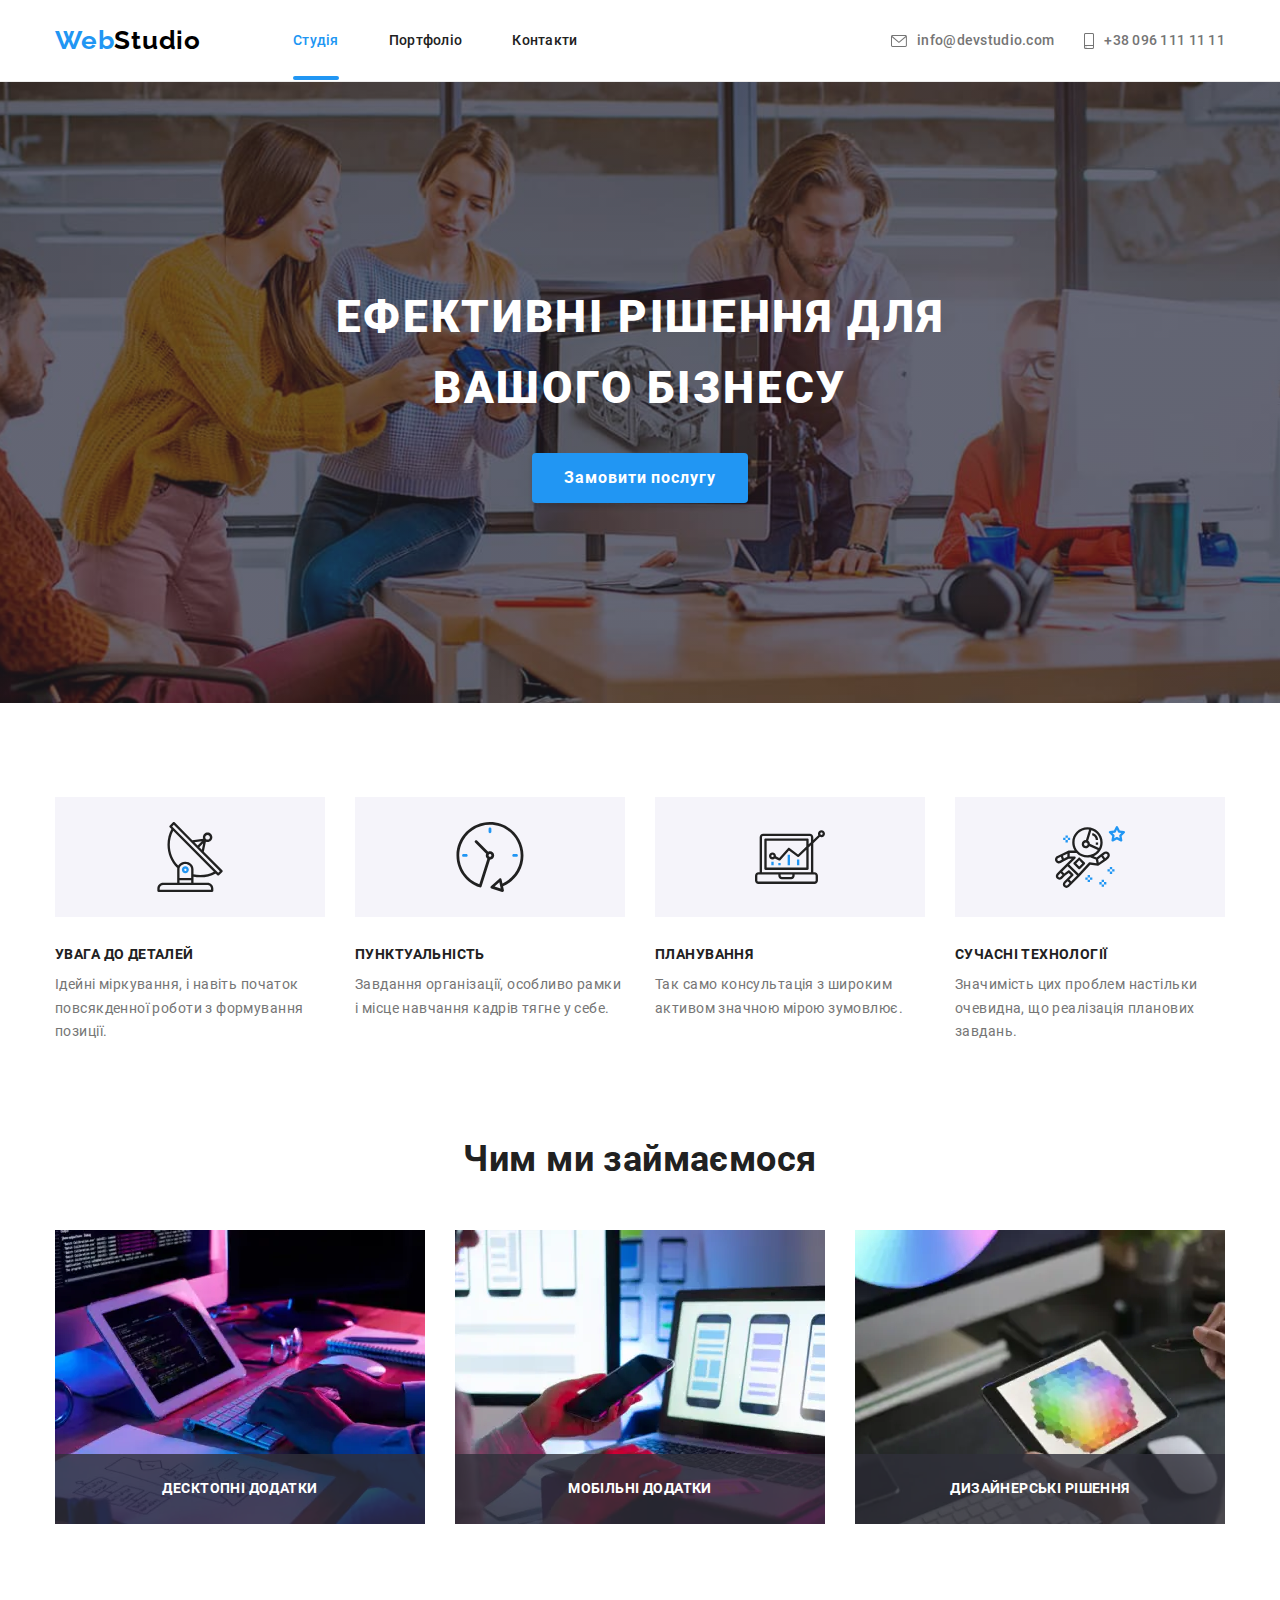
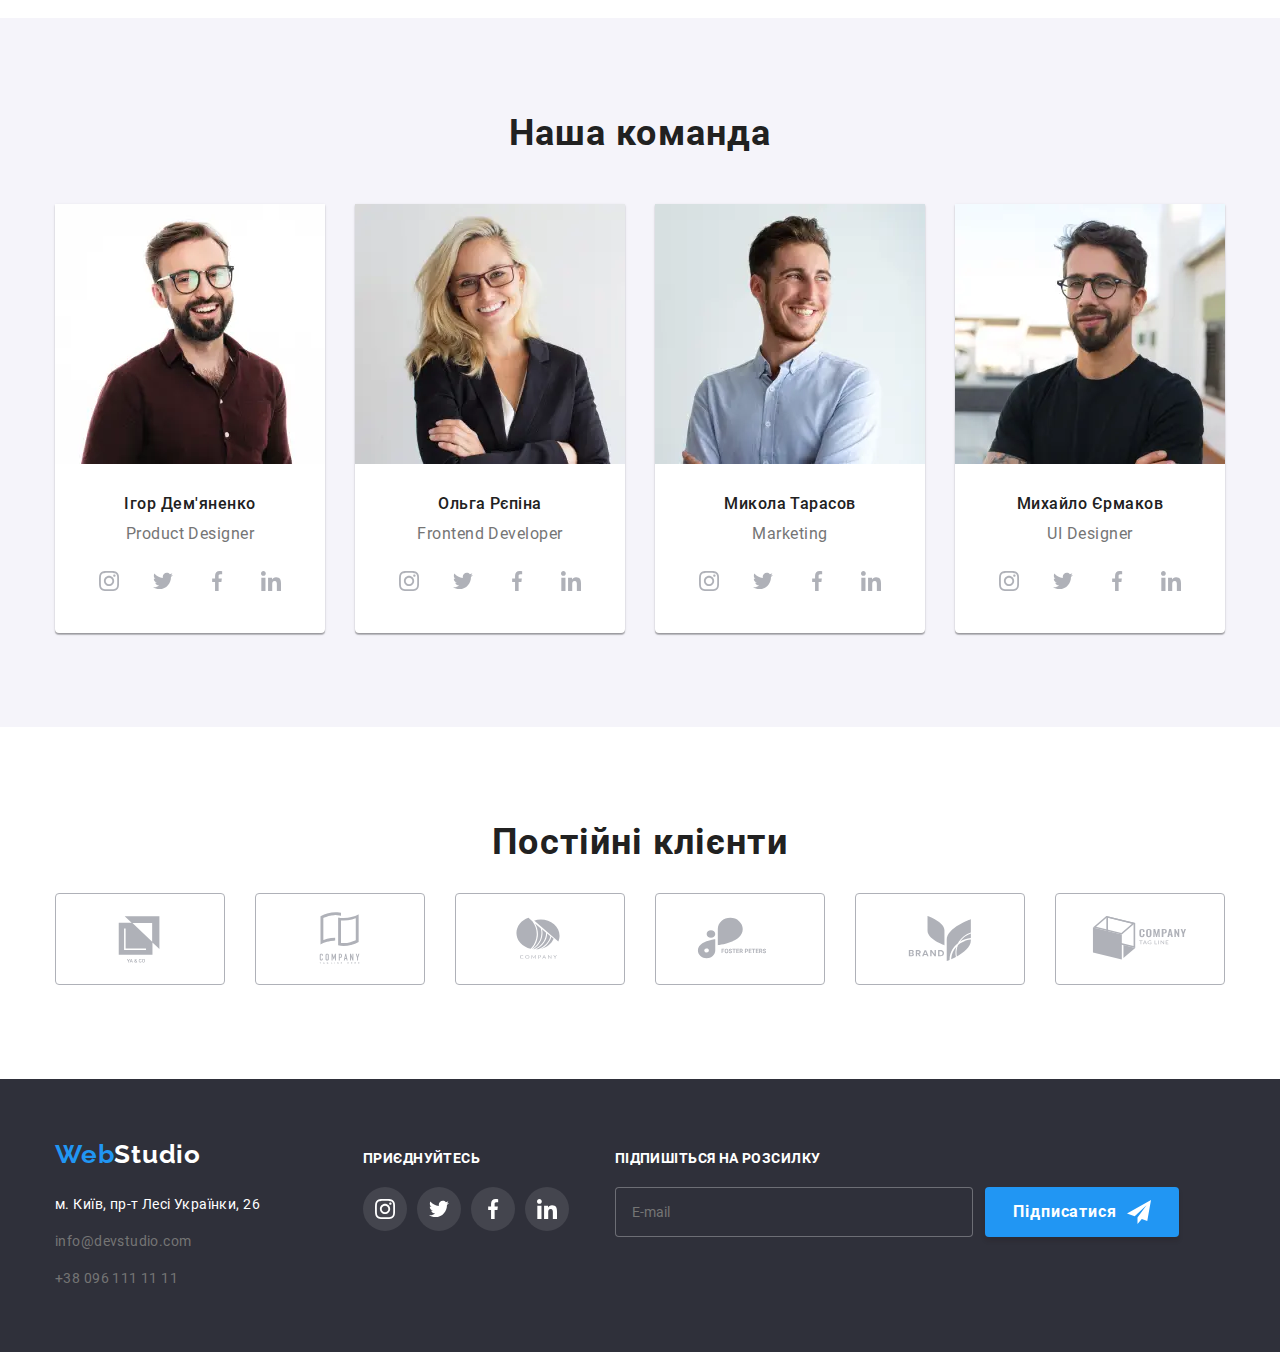
==== commit 810e25bc: "адаптивка с 320 до 480" ====
--- a/index.html
+++ b/index.html
@@ -50,7 +50,7 @@
         </ul>
       </div>
       <div class="mobile-menu" data-menu>
-        <div class="container mobile-menu__container">
+        <div class="mobile-menu__container">
           <button type="button" class="mobile-menu__close-btn" data-menu-close>
             <svg class="mobile-menu__close-icon">
               <use href="./images/icons.svg#icon-close"></use>
--- a/css/main.min.css
+++ b/css/main.min.css
@@ -1 +1 @@
-@font-face{font-family:"Raleway";src:url("../fonts/Raleway-Bold.ttf");font-weight:700;font-style:bold;font-display:swap}@font-face{font-family:"Roboto";src:url("../fonts/Roboto-Thin.ttf");font-weight:100;font-style:normal;font-display:swap}@font-face{font-family:"Roboto";src:url("../fonts/Roboto-Regular.ttf");font-weight:400;font-style:normal;font-display:swap}@font-face{font-family:"Roboto";src:url("../fonts/Roboto-Medium.ttf");font-weight:500;font-style:normal;font-display:swap}@font-face{font-family:"Roboto";src:url("../fonts/Roboto-Bold.ttf");font-weight:700;font-style:bold;font-display:swap}@font-face{font-family:"Roboto";src:url("../fonts/Roboto-Black.ttf");font-weight:900;font-style:bold;font-display:swap}/*! modern-normalize v1.1.0 | MIT License | https://github.com/sindresorhus/modern-normalize */*,::after,::before{box-sizing:border-box}html{-moz-tab-size:4;tab-size:4}html{line-height:1.15;-webkit-text-size-adjust:100%}body{margin:0}body{font-family:system-ui,-apple-system,"Segoe UI",Roboto,Helvetica,Arial,sans-serif,"Apple Color Emoji","Segoe UI Emoji"}hr{height:0;color:inherit}abbr[title]{text-decoration:underline dotted}b,strong{font-weight:bolder}code,kbd,pre,samp{font-family:ui-monospace,SFMono-Regular,Consolas,"Liberation Mono",Menlo,monospace;font-size:1em}small{font-size:80%}sub,sup{font-size:75%;line-height:0;position:relative;vertical-align:baseline}sub{bottom:-0.25em}sup{top:-0.5em}table{text-indent:0;border-color:inherit}button,input,optgroup,select,textarea{font-family:inherit;font-size:100%;line-height:1.15;margin:0}button,select{text-transform:none}[type=button],[type=reset],[type=submit],button{-webkit-appearance:button}::-moz-focus-inner{border-style:none;padding:0}:-moz-focusring{outline:1px dotted ButtonText}:-moz-ui-invalid{box-shadow:none}legend{padding:0}progress{vertical-align:baseline}::-webkit-inner-spin-button,::-webkit-outer-spin-button{height:auto}[type=search]{-webkit-appearance:textfield;outline-offset:-2px}::-webkit-search-decoration{-webkit-appearance:none}::-webkit-file-upload-button{-webkit-appearance:button;font:inherit}summary{display:list-item}.cleint__link,.social__link,.footer-social__link{display:flex;align-items:center;justify-content:center}.container{padding-left:15px;padding-right:15px}@media screen and (min-width: 480px){.container{width:480px;margin-left:auto;margin-right:auto}}@media screen and (min-width: 768px){.container{width:768px}}@media screen and (min-width: 1200px){.container{width:1200px}}:root{--primary-text-color: #757575;--title-text-color: #212121;--accent-color: #2196f3;--primary-white-color: #ffffff;--black-logo-color: #000000;--btn-filter-background-color: #f5f4fa;--solution-section-color: #2f303a;--background-color: #f5f4fa;--portfolio-nav-border-color: #ececec;--hero-bg-color: #c4c4c4;--social-lincs-color: #afb1b8;--timing-effects: 250ms cubic-bezier(0.4, 0, 0.2, 1)}body{color:var(--primary-white-color);font-family:"Roboto",sans-serif;font-size:14px;letter-spacing:.03em}.scroll-hidden{overflow:hidden;height:100vh}h1,h2,h3,h4,p{margin-top:0;margin-bottom:0}.title-section{font-weight:700;font-size:36px;line-height:1.17;color:var(--title-text-color)}ul,ol{margin-top:0;margin-bottom:0;padding-left:0}.visually-hidden{position:absolute;width:1px;height:1px;margin:-1px;padding:0;overflow:hidden;border:0;clip:rect(0 0 0 0)}link{text-decoration:none}img{display:block;max-width:100%;height:auto}li{list-style-type:none}@media screen and (max-width: 767px){.mobile-menu{position:absolute;top:0;left:0;z-index:200;width:100%;height:100%;background-color:var(--background-color);transform:translateX(100%);opacity:0;visibility:hidden;pointer-events:none;transition:opacity var(--timing-effects),visibility var(--timing-effects),transform var(--timing-effects)}.mobile-menu.is-open{opacity:1;visibility:visible;pointer-events:auto;transform:translateX(0%)}.mobile-menu__container{position:relative;padding-left:40px;padding-top:48px;padding-bottom:48px}.mobile-menu__close-btn{position:absolute;top:15px;right:15px;background-color:rgba(0,0,0,0);border:0;padding:0;line-height:0;cursor:pointer}.mobile-menu__close-btn:hover,.mobile-menu__close-btn:focus{fill:var(--accent-color)}.mobile-menu__close-icon{width:40px;height:40px}}@media screen and (min-width: 768px){.mobile-menu{display:none}}.mobile-menu-nav{margin-bottom:306px}.mobile-menu-nav-item{margin-bottom:32px}.mobile-menu-nav-link{font-style:normal;font-weight:500;font-size:40px;line-height:1.175;letter-spacing:.02em;color:var(--title-text-color);text-decoration:none}.mobile-menu_current-link{color:var(--accent-color)}.mobile-menu-contact{margin-bottom:64px}.mobile-menu-contact-item{margin-bottom:32px}.mobile-menu-contact-link{font-family:inherit;font-style:normal;font-weight:500;letter-spacing:.02em;color:var(--primary-text-color);text-decoration:none}.mobile-menu-contact-link__tel{font-size:34px;line-height:1.17}.mobile-menu-contact-link__tel:hover,.mobile-menu-contact-link__tel:focus{color:var(--accent-color)}.mobile-menu-contact-link__mail{font-size:24px;line-height:1.4}.mobile-menu-contact-link__mail:hover,.mobile-menu-contact-link__mail:focus{color:var(--accent-color)}.mobile-menu-social-list{display:flex;column-gap:10px}.mobile-menu-social-item:not(:last-child){border-right:1px solid rgba(33,33,33,.2)}.mobile-menu-social-list-link{font-family:inherit;font-style:normal;font-weight:500;font-size:18px;line-height:1.2;letter-spacing:.02em;color:var(--accent-color);text-decoration:none;padding-right:10px}.logo{font-family:"Raleway";font-weight:700;font-size:24px;line-height:1.16;letter-spacing:.03em;color:var(--accent-color);text-decoration:none}@media screen and (min-width: 768px){.logo{margin-right:88px}}@media screen and (min-width: 1200px){.logo{font-size:26px;line-height:1.2;margin-right:92px}}.logo_black{color:var(--black-logo-color)}.logo_white{color:var(--primary-white-color)}.page-footer__logo{display:inline-block;margin-bottom:20px}@media screen and (max-width: 1199px){.page-footer__logo{margin-left:auto;margin-right:auto}}.footer-social{display:flex;flex-direction:column;align-items:center;margin-bottom:60px}.footer-social__title{font-weight:700;font-size:14px;line-height:1.14;text-transform:uppercase;color:var(--primary-white-color);margin-bottom:20px}.footer-social__list{display:flex;column-gap:10px}.footer-social__link{column-gap:10px;width:44px;height:44px;border-radius:50%;background-color:rgba(255,255,255,.1);transition:background-color var(--timing-effects)}.footer-social__link:hover{background-color:var(--accent-color)}.footer-social__icon{width:20px;height:20px;fill:var(--primary-white-color)}.subscribe{display:flex;flex-direction:column;align-items:center}.subscribe__title{font-weight:700;font-size:14px;line-height:1.14;text-transform:uppercase;color:var(--primary-white-color);margin-bottom:20px}.subscribe__form{display:flex;flex-direction:column;align-items:center;column-gap:12px}.subscribe__input{width:400px;height:50px;padding:15px 16px;background-color:var(--solution-section-color);border:1px solid rgba(255,255,255,.3);border-radius:4px;color:var(--primary-white-color)}@media screen and (max-width: 1199px){.subscribe__input{margin-bottom:20px}}.subscribe__button{display:flex;align-items:center;font-family:inherit;font-weight:700;font-size:16px;line-height:1.9;text-align:center;letter-spacing:.06em;padding:10px 28px;color:var(--primary-white-color);background:var(--accent-color);box-shadow:0px 4px 4px rgba(33,12,12,.15);border-radius:4px;border:none;fill:var(--primary-white-color);cursor:pointer}.subscribe__button-icon{margin-left:10px}@media screen and (min-width: 768px){.subscribe{margin-left:166px}}@media screen and (min-width: 1200px){.subscribe{align-items:baseline;margin-left:auto}.subscribe__form{flex-direction:row}.subscribe__input{width:358px}}.modal-form{display:flex;flex-direction:column}.modal-form__title{font-weight:700;font-size:20px;line-height:23px;text-align:center;color:var(--title-text-color);margin-bottom:10px}.modal-form__field{margin-bottom:10px}.modal-form__field-desc{display:block;font-weight:400;font-size:12px;line-height:1.16;letter-spacing:.01em;color:var(--primary-text-color);margin-bottom:4px}.modal-form__input{width:100%;height:40px;border:1px solid rgba(33,33,33,.2);border-radius:4px;padding-left:42px;transition:border-color var(--timing-effects)}.modal-form__input:focus{outline:none;border-color:var(--accent-color)}.modal-form__input-wrapper{position:relative;display:block}.modal-form__icon{position:absolute;top:50%;left:12px;transform:translateY(-50%);width:18px;height:18px;transition:fill var(--timing-effects)}.modal-form__input:focus+.modal-form__icon{fill:var(--accent-color)}.modal-form__area{margin-bottom:20px}.modal-form__message{width:100%;height:120px;border:1px solid rgba(33,33,33,.2);border-radius:4px;padding:12px 16px;resize:none;transition:border-color var(--timing-effects)}.modal-form__message::placeholder{font-weight:400;font-size:12px;line-height:1.16;letter-spacing:.01em;color:rgba(117,117,117,.5)}.modal-form__message:focus{outline:none;border-color:var(--accent-color)}.modal-form__check-field{display:flex;align-items:center;justify-content:center;margin-bottom:30px}.modal-form__check{appearance:none;position:absolute;margin-bottom:30px}.modal-form__own-checkbox{width:16px;height:15px;border:2px solid var(--title-text-color);border-radius:2px;cursor:pointer;transition:background-color var(--timing-effects);margin-right:7px}.modal-form__check:checked+.modal-form__own-checkbox{border-color:var(--accent-color);background-color:var(--accent-color)}.modal-form__check:focus+.modal-form__own-checkbox{box-shadow:0 0 0 2px rgba(0,0,255,.5)}.modal-form__own-checkbox-icon{display:none}.modal-form__check:checked+.modal-form__own-checkbox .modal-form__own-checkbox-icon{display:block}.modal-form__own-checkbox-text{font-weight:400;font-size:12px;line-height:2;color:var(--primary-text-color)}@media screen and (min-width: 1200px){.modal-form__own-checkbox-text{font-size:14px}}.modal-form__own-checkbox-link{font-family:inherit;color:var(--accent-color)}.modal-form__submit{font-weight:700;font-size:16px;line-height:1.87;display:flex;align-items:center;text-align:center;align-self:center;letter-spacing:.06em;padding:10px 52px;color:var(--primary-white-color);background:var(--accent-color);box-shadow:0px 4px 4px rgba(0,0,0,.15);border-radius:4px;border:none;cursor:pointer}@media screen and (max-width: 767px){.open-mobile-menu-btn{line-height:0;border:none;background-color:rgba(0,0,0,0);padding:0}.open-mobile-menu__icon{width:40px;height:40px}.page-header__container{display:flex;justify-content:space-between}}.page-header{padding-top:10px;padding-bottom:10px;border-bottom:1px solid var(--portfolio-nav-border-color)}.page-header__container{display:flex;align-items:center}@media screen and (min-width: 768px){.open-mobile-menu-btn{display:none}.page-header{padding-top:15px;padding-bottom:15px}}@media screen and (min-width: 1200px){.open-mobile-menu-btn{display:none}.page-header{padding-top:25px;padding-bottom:25px}.page-header__container{justify-content:center;align-items:center}}@media screen and (max-width: 767px){.nav{display:none}.contact{display:none}}@media screen and (min-width: 768px){.header-navigation{display:flex;align-items:center}.nav{display:flex;column-gap:50px}.nav__link{font-weight:500;line-height:1.1;letter-spacing:.02em;color:var(--title-text-color);text-decoration:none;transition:color var(--timing-effects)}.nav__link:focus,.nav__link:hover{color:var(--accent-color)}.nav__link_current{position:relative;color:var(--accent-color)}.nav__link_current::after{position:absolute;display:block;content:"";bottom:-28px;width:100%;height:4px;background:var(--accent-color);border-radius:2px}.contact{display:flex;flex-direction:column;row-gap:10px;margin-left:auto}.contact__link{display:flex;align-items:center;font-weight:500;font-size:14px;line-height:1.14;letter-spacing:.02em;text-decoration:none;color:var(--primary-text-color);transition:color var(--timing-effects)}.contact__link:focus,.contact__link:hover{color:var(--accent-color);fill:var(--accent-color)}.contact__icon{margin-right:8px;fill:currentColor}}@media screen and (min-width: 1200px){.contact{flex-direction:row;column-gap:30px}.contact__icon{margin-right:10px}.nav__link_current::after{bottom:-32px}}.hero{background-color:var(--hero-bg-color);background-image:linear-gradient(rgba(47, 48, 58, 0.4), rgba(47, 48, 58, 0.4)),url(/images/mobile/mobile_hero.jpeg);background-size:cover;background-repeat:no-repeat;background-position:50% 50%}@media screen and (min-device-pixel-ratio: 2)and (max-width: 768px),(min-resolution: 192dpi)and (max-width: 768px),(min-resolution: 2dppx)and (max-width: 768px){.hero{background-image:url("/images/mobile/mobile_hero@2x.jpeg")}}@media screen and (min-width: 768px){.hero{width:768px;margin-left:auto;margin-right:auto;background-image:url(/images/tablet/tablet_hero.jpeg)}}@media screen and (min-width: 768px)and (min-device-pixel-ratio: 2)and (min-width: 768px),screen and (min-width: 768px)and (min-resolution: 192dpi)and (min-width: 768px),screen and (min-width: 768px)and (min-resolution: 2dppx)and (min-width: 768px){.hero{background-image:url("/images/tablet/tablet_hero@2x.jpeg")}}@media screen and (min-width: 1200px){.hero{width:1200px;background-image:url(/images/desktop/desktop_hero.jpeg)}}@media screen and (min-width: 1200px)and (min-device-pixel-ratio: 2)and (min-width: 1200px),screen and (min-width: 1200px)and (min-resolution: 192dpi)and (min-width: 1200px),screen and (min-width: 1200px)and (min-resolution: 2dppx)and (min-width: 1200px){.hero{background-image:url("/images/desktop/desktop_hero@2x.jpeg")}}@media screen and (min-width: 1600px){.hero{width:1600px;background-image:url(/images/desktop/desktop_hero.jpeg);background-size:contain}}@media screen and (min-width: 1600px)and (min-device-pixel-ratio: 2)and (min-width: 1200px),screen and (min-width: 1600px)and (min-resolution: 192dpi)and (min-width: 1200px),screen and (min-width: 1600px)and (min-resolution: 2dppx)and (min-width: 1200px){.hero{background-image:url("/images/desktop/desktop_hero@2x.jpeg")}}.hero__container{margin-left:auto;margin-right:auto;padding-top:118px;padding-bottom:118px}@media screen and (min-width: 1200px){.hero__container{padding-top:200px;padding-bottom:200px}}.hero__title{width:360px;font-size:26px;line-height:1.6;letter-spacing:.06em;text-transform:uppercase;text-align:center;color:var(--primary-white-color);margin-left:auto;margin-right:auto;margin-bottom:30px}.button{font-family:inherit;text-align:center;padding:10px 24px;font-weight:700;font-size:16px;line-height:1.9;letter-spacing:.06em;color:var(--primary-white-color);background:var(--accent-color);box-shadow:0px 4px 4px rgba(0,0,0,.15);border-radius:4px;border:none;cursor:pointer}.hero__button{display:block;margin-left:auto;margin-right:auto}@media screen and (min-width: 768px){.hero__title{width:696px;font-weight:900;font-size:44px;line-height:1.4;letter-spacing:.06em;text-transform:uppercase;text-align:center;color:var(--primary-white-color)}.button{font-family:inherit;font-weight:700;font-size:16px;line-height:1.9;letter-spacing:.06em;color:var(--primary-white-color);background:var(--accent-color);box-shadow:0px 4px 4px rgba(0,0,0,.15);border-radius:4px;cursor:pointer;text-align:center;padding-top:10px;padding-bottom:10px;background:var(--accent-color);box-shadow:0px 4px 4px rgba(0,0,0,.15);border-radius:4px;border:none}.hero__button{padding-right:32px;padding-left:32px;margin-top:30px}}.gallery{display:flex;gap:30px;flex-wrap:wrap;margin-top:50px}.gallery__card{width:370px;background:var(--primary-white-color)}.gallery__link{display:block;text-decoration:none;transition:box-shadow var(--timing-effects)}.gallery__link:hover,.gallery__link:focus{box-shadow:0px 1px 1px rgba(0,0,0,.12),0px 4px 4px rgba(0,0,0,.06),1px 4px 6px rgba(0,0,0,.16)}.gallery__card-bottom{padding-top:20px;padding-right:24px;padding-bottom:20px;padding-left:24px;border:1px solid #eee;border-top:none}.gallery__card-title{font-weight:700;font-size:18px;line-height:2;letter-spacing:.06em;color:var(--title-text-color)}.gallery__bottom-text{font-size:16px;line-height:1.9;color:var(--primary-text-color);margin-top:4px}.gallery__card-wrapper{position:relative;overflow:hidden}.gallery__card-overlay{position:absolute;top:0;left:0;width:100%;height:100%;background:rgba(33,150,243,.9);color:var(--primary-white-color);padding-top:63px;padding-bottom:63px;padding-left:24px;padding-right:24px;line-height:1.2;overflow:auto;transform:translateY(100%);transition:transform var(--timing-effects);font-weight:400;font-size:18px;line-height:1.5;letter-spacing:.03em}.gallery__link:hover .gallery__card-overlay,.gallery__link:focus .gallery__card-overlay{transform:translateY(0%)}@media screen and (max-width: 1200px){.services{display:none}}@media screen and (min-width: 1200px){.services{display:block;padding-top:0px;padding-bottom:94px}.services__title{text-align:center}.development__list{display:flex;column-gap:30px;margin-top:50px}.development__card{position:relative;flex-basis:calc((100% - 60px)/3)}.development__card-overlay{position:absolute;display:flex;align-items:center;justify-content:center;bottom:0;height:70px;width:100%;background:rgba(47,48,58,.8)}.development__card-text{font-weight:700;font-size:14px;line-height:1.14;text-align:center;letter-spacing:.03em;text-transform:uppercase;color:var(--primary-white-color)}}.advantage{padding-top:60px;padding-bottom:60px}@media screen and (max-width: 767px){.specifics__card{margin-bottom:30px}.specifics__card:last-child{margin-bottom:0}}.specifics__icon-bg{padding-top:25px;padding-bottom:25px;margin-bottom:30px;background-color:var(--background-color)}.specifics__icon{display:block;margin-left:auto;margin-right:auto}.specifics__title{text-align:center;font-weight:700;font-size:14px;line-height:1.1;text-transform:uppercase;letter-spacing:.03em;color:var(--title-text-color);margin-bottom:10px}.specifics__desc{font-style:normal;font-weight:400;font-size:14px;line-height:1.7;color:var(--primary-text-color)}@media screen and (min-width: 768px)and (max-width: 1200px){.specifics__list{display:flex;flex-wrap:wrap;column-gap:30px;row-gap:30px}.specifics__card{flex-basis:calc((100% - 30px)/2)}}@media screen and (min-width: 1200px){.specifics__list{display:flex;column-gap:30px}.specifics__card{flex-basis:calc((100% - 90px)/4)}.advantage{padding-top:94px;padding-bottom:94px}}.team-container{padding-top:60px;padding-bottom:60px;background-color:var(--background-color)}.team__title{font-style:normal;font-weight:700;font-size:28px;line-height:1.17;text-align:center;letter-spacing:.03em;margin-bottom:30px}.team-list__card{background:var(--primary-white-color);box-shadow:0px 1px 3px rgba(0,0,0,.12),0px 1px 1px rgba(0,0,0,.14),0px 2px 1px rgba(0,0,0,.2);border-radius:0px 0px 4px 4px;margin-bottom:30px}@media screen and (min-width: 480px){.team-list__card{width:450px}}@media screen and (min-width: 768px){.team-list__card{width:354px}}@media screen and (min-width: 1200px){.team-list__card{width:270px}}@media screen and (min-width: 768px){.team-list{display:flex;flex-wrap:wrap;margin-top:50px;column-gap:30px}}@media screen and (min-width: 1200px){.team-list{flex-wrap:nowrap}}.team-list__card-bottom{padding-top:30px;padding-bottom:30px}.team-list__name{font-weight:500;font-size:16px;line-height:1.2;color:var(--title-text-color);text-align:center;letter-spacing:.03em;margin-bottom:10px}.team-list__position{font-weight:400;font-size:16px;line-height:1.2;color:var(--primary-text-color);text-align:center;letter-spacing:.03em;margin-bottom:16px}.social__list{display:flex;justify-content:center;column-gap:10px}.social__link{width:44px;height:44px;border-radius:50%;background-color:var(--primary-white-color);transition:background-color var(--timing-effects)}.social__link:hover,.social__link:focus{background-color:var(--accent-color)}.social__icon{width:20px;height:20px;fill:#afb1b8}.clients{padding-top:60px;padding-bottom:60px}.clients__title{font-weight:700;font-size:28px;line-height:1.17;text-align:center;letter-spacing:.03em;color:var(--title-text-color);margin-bottom:30px}.client__list{display:flex;flex-wrap:wrap;justify-content:center;column-gap:30px;row-gap:30px}.cleint__link{width:210px;height:92px;border:1px solid var(--social-lincs-color);border-radius:4px;transition:color var(--timing-effects)}.cleint__link:hover,.cleint__link:focus{border-color:var(--accent-color)}.client__logo{width:106px;height:60px;fill:var(--social-lincs-color);transition:fill var(--timing-effects)}.cleint__link:hover .client__logo,.cleint__link:focus .client__logo{fill:var(--accent-color)}@media screen and (min-width: 7680px){.cleint__link{width:226px}}@media screen and (min-width: 1200px){.clients{padding-top:94px;padding-bottom:94px}.cleint__link{width:170px}}.page-footer{background-color:var(--solution-section-color);padding-top:60px;padding-bottom:60px}.page-footer__container{display:flex;flex-direction:column}.contact-info{display:flex;flex-direction:column}@media screen and (max-width: 1199px){.contact-info{align-items:center;margin-bottom:60px}}.address__link{font-style:normal;font-family:"Roboto";line-height:2;color:var(--primary-white-color);text-decoration:none;margin-bottom:9px;transition:color var(--timing-effects)}.address__link:hover,.address__link:focus{color:var(--accent-color)}.contacts__link{font-family:"Roboto";line-height:2;color:var(--primary-text-color);text-decoration:none;font-style:normal;transition:color var(--timing-effects)}.contacts__link:focus,.contacts__link:hover{color:var(--accent-color)}.contacts__item{margin-top:9px}@media screen and (max-width: 1199px){.contacts__item{text-align:center}}@media screen and (min-width: 768px)and (max-width: 1199px){.page-footer__container{flex-direction:row;flex-wrap:wrap}.contact-info{margin-left:76px;margin-right:165px}}@media screen and (min-width: 1200px){.page-footer__container{flex-direction:row;align-items:baseline}.contact-info{margin-right:70px}}.backdrop{position:fixed;top:0;left:0;z-index:100;width:100%;height:100%;background-color:rgba(0,0,0,.5);opacity:1;pointer-events:visible;transition:opacity 250ms var(--timing-effects)}.backdrop.is-hidden{opacity:0;pointer-events:none}.modal{position:absolute;padding:40px;top:93px;left:15px;width:450px;background:#fff;box-shadow:0px 1px 3px rgba(0,0,0,.12),0px 1px 1px rgba(0,0,0,.14),0px 2px 1px rgba(0,0,0,.2);border-radius:4px;transition:transform 250ms var(--timing-effects)}.backdrop.is-hidden .modal{transform:translate(-50%, -50%)}@media screen and (min-width: 768px){.modal{top:50%;left:50%;transform:translate(-50%, -50%)}}@media screen and (min-width: 768px){.modal{width:528px}}.modal-clas-btn{position:absolute;top:8px;right:8px;display:flex;align-items:center;background-color:rgba(0,0,0,0);widows:30px;height:30px;border-radius:50%;background:var(--primary-white-color);border:1px solid rgba(0,0,0,.1);cursor:pointer;transition:fill 250ms var(--timing-effects)}.modal-clas-btn:hover,.modal-clas-btn:focus{fill:var(--accent-color)}/*# sourceMappingURL=main.min.css.map */+@font-face{font-family:"Raleway";src:url("../fonts/Raleway-Bold.ttf");font-weight:700;font-style:bold;font-display:swap}@font-face{font-family:"Roboto";src:url("../fonts/Roboto-Thin.ttf");font-weight:100;font-style:normal;font-display:swap}@font-face{font-family:"Roboto";src:url("../fonts/Roboto-Regular.ttf");font-weight:400;font-style:normal;font-display:swap}@font-face{font-family:"Roboto";src:url("../fonts/Roboto-Medium.ttf");font-weight:500;font-style:normal;font-display:swap}@font-face{font-family:"Roboto";src:url("../fonts/Roboto-Bold.ttf");font-weight:700;font-style:bold;font-display:swap}@font-face{font-family:"Roboto";src:url("../fonts/Roboto-Black.ttf");font-weight:900;font-style:bold;font-display:swap}/*! modern-normalize v1.1.0 | MIT License | https://github.com/sindresorhus/modern-normalize */*,::after,::before{box-sizing:border-box}html{-moz-tab-size:4;tab-size:4}html{line-height:1.15;-webkit-text-size-adjust:100%}body{margin:0}body{font-family:system-ui,-apple-system,"Segoe UI",Roboto,Helvetica,Arial,sans-serif,"Apple Color Emoji","Segoe UI Emoji"}hr{height:0;color:inherit}abbr[title]{text-decoration:underline dotted}b,strong{font-weight:bolder}code,kbd,pre,samp{font-family:ui-monospace,SFMono-Regular,Consolas,"Liberation Mono",Menlo,monospace;font-size:1em}small{font-size:80%}sub,sup{font-size:75%;line-height:0;position:relative;vertical-align:baseline}sub{bottom:-0.25em}sup{top:-0.5em}table{text-indent:0;border-color:inherit}button,input,optgroup,select,textarea{font-family:inherit;font-size:100%;line-height:1.15;margin:0}button,select{text-transform:none}[type=button],[type=reset],[type=submit],button{-webkit-appearance:button}::-moz-focus-inner{border-style:none;padding:0}:-moz-focusring{outline:1px dotted ButtonText}:-moz-ui-invalid{box-shadow:none}legend{padding:0}progress{vertical-align:baseline}::-webkit-inner-spin-button,::-webkit-outer-spin-button{height:auto}[type=search]{-webkit-appearance:textfield;outline-offset:-2px}::-webkit-search-decoration{-webkit-appearance:none}::-webkit-file-upload-button{-webkit-appearance:button;font:inherit}summary{display:list-item}.cleint__link,.social__link,.footer-social__link{display:flex;align-items:center;justify-content:center}.container{padding-left:15px;padding-right:15px}@media screen and (min-width: 480px){.container{width:480px;margin-left:auto;margin-right:auto}}@media screen and (min-width: 768px){.container{width:768px}}@media screen and (min-width: 1200px){.container{width:1200px}}:root{--primary-text-color: #757575;--title-text-color: #212121;--accent-color: #2196f3;--primary-white-color: #ffffff;--black-logo-color: #000000;--btn-filter-background-color: #f5f4fa;--solution-section-color: #2f303a;--background-color: #f5f4fa;--portfolio-nav-border-color: #ececec;--hero-bg-color: #c4c4c4;--social-lincs-color: #afb1b8;--timing-effects: 250ms cubic-bezier(0.4, 0, 0.2, 1)}body{color:var(--primary-white-color);font-family:"Roboto",sans-serif;font-size:14px;letter-spacing:.03em}.scroll-hidden{overflow:hidden;height:100vh}h1,h2,h3,h4,p{margin-top:0;margin-bottom:0}.title-section{font-weight:700;font-size:36px;line-height:1.17;color:var(--title-text-color)}ul,ol{margin-top:0;margin-bottom:0;padding-left:0}.visually-hidden{position:absolute;width:1px;height:1px;margin:-1px;padding:0;overflow:hidden;border:0;clip:rect(0 0 0 0)}link{text-decoration:none}img{display:block;max-width:100%;height:auto}li{list-style-type:none}@media screen and (max-width: 767px){.mobile-menu{position:absolute;top:0;left:0;z-index:200;width:100%;height:100%;background-color:var(--background-color);opacity:0;visibility:hidden;pointer-events:none;transition:opacity var(--timing-effects),visibility var(--timing-effects),transform var(--timing-effects)}.mobile-menu.is-open{opacity:1;visibility:visible;pointer-events:auto}.mobile-menu__container{position:relative;display:flex;flex-direction:column;max-width:480px;width:100%;max-height:1000px;height:100%;padding-left:20px;padding-top:48px;padding-bottom:48px}}@media screen and (max-width: 767px)and (min-width: 480px){.mobile-menu__container{padding-left:40px}}@media screen and (max-width: 767px){.mobile-menu__close-btn{position:absolute;top:15px;right:15px;background-color:rgba(0,0,0,0);border:0;padding:0;line-height:0;cursor:pointer}.mobile-menu__close-btn:hover,.mobile-menu__close-btn:focus{fill:var(--accent-color)}}@media screen and (max-width: 767px){.mobile-menu__close-icon{width:40px;height:40px}}@media screen and (min-width: 768px){.mobile-menu{display:none}}.mobile-menu-nav{margin-bottom:auto}.mobile-menu-nav-item{margin-bottom:32px}.mobile-menu-nav-link{font-style:normal;font-weight:500;font-size:40px;line-height:1.175;letter-spacing:.02em;color:var(--title-text-color);text-decoration:none}.mobile-menu_current-link{color:var(--accent-color)}.mobile-menu-contact{margin-bottom:64px}.mobile-menu-contact-item{margin-bottom:32px}.mobile-menu-contact-link{font-family:inherit;font-style:normal;font-weight:500;letter-spacing:.02em;color:var(--primary-text-color);text-decoration:none}.mobile-menu-contact-link__tel{font-size:29px;line-height:1.17}.mobile-menu-contact-link__tel:hover,.mobile-menu-contact-link__tel:focus{color:var(--accent-color)}@media screen and (min-width: 480px){.mobile-menu-contact-link__tel{font-size:34px}}.mobile-menu-contact-link__mail{font-size:24px;line-height:1.4}.mobile-menu-contact-link__mail:hover,.mobile-menu-contact-link__mail:focus{color:var(--accent-color)}.mobile-menu-social-list{display:flex;column-gap:10px}.mobile-menu-social-item:not(:last-child){border-right:1px solid rgba(33,33,33,.2)}.mobile-menu-social-list-link{font-family:inherit;font-style:normal;font-weight:500;font-size:13px;line-height:1.2;letter-spacing:.02em;color:var(--accent-color);text-decoration:none;padding-right:10px}@media screen and (min-width: 480px){.mobile-menu-social-list-link{font-size:18px}}.logo{font-family:"Raleway";font-weight:700;font-size:24px;line-height:1.16;letter-spacing:.03em;color:var(--accent-color);text-decoration:none}@media screen and (min-width: 768px){.logo{margin-right:88px}}@media screen and (min-width: 1200px){.logo{font-size:26px;line-height:1.2;margin-right:92px}}.logo_black{color:var(--black-logo-color)}.logo_white{color:var(--primary-white-color)}.page-footer__logo{display:inline-block;margin-bottom:20px}@media screen and (max-width: 1199px){.page-footer__logo{margin-left:auto;margin-right:auto}}.projects-filter{padding-top:60px;padding-bottom:60px}@media screen and (min-width: 1200px){.projects-filter{padding-top:94px;padding-bottom:94px}}.filter-list_container{display:flex;column-gap:8px;justify-content:center;margin-bottom:40px}@media screen and (max-width: 767px){.filter-list_container{width:326px;flex-wrap:wrap;justify-content:flex-start;row-gap:15px}}@media screen and (min-width: 768px){.filter-list_container{margin-bottom:30px}}@media screen and (min-width: 1200px){.filter-list_container{margin-bottom:50px}}.filter-list__button{font-family:inherit;font-weight:500;font-size:16px;line-height:1.6;letter-spacing:.03em;text-align:center;color:var(--title-text-color);background:var(--btn-filter-background-color);cursor:pointer;background:#f5f4fa;border-radius:4px;border:none;padding:4px 18px;transition:background var(--timing-effects);transition:color var(--timing-effects);transition:box-shadow var(--timing-effects)}@media screen and (min-width: 480px){.filter-list__button{padding:6px 22px}}.filter-list__button:hover,.filter-list__button:focus{background-color:var(--accent-color);color:var(--primary-white-color);box-shadow:0px 3px 1px rgba(0,0,0,.1),0px 1px 2px rgba(0,0,0,.08),0px 2px 2px rgba(0,0,0,.12);border-radius:4px}.footer-social{display:flex;flex-direction:column;align-items:center;margin-bottom:60px}@media screen and (min-width: 1200px){.footer-social{align-items:flex-start}}.footer-social__title{font-weight:700;font-size:14px;line-height:1.14;text-transform:uppercase;color:var(--primary-white-color);margin-bottom:20px}.footer-social__list{display:flex;column-gap:10px}.footer-social__link{column-gap:10px;width:44px;height:44px;border-radius:50%;background-color:rgba(255,255,255,.1);transition:background-color var(--timing-effects)}.footer-social__link:hover{background-color:var(--accent-color)}.footer-social__icon{width:20px;height:20px;fill:var(--primary-white-color)}.subscribe{display:flex;flex-direction:column;align-items:center}.subscribe__title{font-weight:700;font-size:14px;line-height:1.14;text-transform:uppercase;color:var(--primary-white-color);margin-bottom:20px}.subscribe__form{display:flex;flex-direction:column;align-items:center;column-gap:12px}.subscribe__input{width:290px;height:50px;padding:15px 16px;background-color:var(--solution-section-color);border:1px solid rgba(255,255,255,.3);border-radius:4px;color:var(--primary-white-color)}@media screen and (min-width: 480px){.subscribe__input{width:400px}}@media screen and (min-width: 480px)and (min-width: 1200px){.subscribe__input{width:450px}}@media screen and (max-width: 1199px){.subscribe__input{margin-bottom:20px}}.subscribe__button{display:flex;align-items:center;font-family:inherit;font-weight:700;font-size:16px;line-height:1.9;text-align:center;letter-spacing:.06em;padding:10px 28px;color:var(--primary-white-color);background:var(--accent-color);box-shadow:0px 4px 4px rgba(33,12,12,.15);border-radius:4px;border:none;fill:var(--primary-white-color);cursor:pointer}.subscribe__button-icon{margin-left:10px}@media screen and (min-width: 768px){.subscribe{margin-left:auto;margin-right:auto}}@media screen and (min-width: 1200px){.subscribe{align-items:baseline;margin-left:auto}.subscribe__form{flex-direction:row}.subscribe__input{width:358px}}.modal-form{display:flex;flex-direction:column}.modal-form__title{font-weight:700;font-size:20px;line-height:23px;text-align:center;color:var(--title-text-color);margin-bottom:10px}.modal-form__field{margin-bottom:10px}.modal-form__field-desc{display:block;font-weight:400;font-size:12px;line-height:1.16;letter-spacing:.01em;color:var(--primary-text-color);margin-bottom:4px}.modal-form__input{width:100%;height:40px;border:1px solid rgba(33,33,33,.2);border-radius:4px;padding-left:42px;transition:border-color var(--timing-effects)}.modal-form__input:focus{outline:none;border-color:var(--accent-color)}.modal-form__input-wrapper{position:relative;display:block}.modal-form__icon{position:absolute;top:50%;left:12px;transform:translateY(-50%);width:18px;height:18px;transition:fill var(--timing-effects)}.modal-form__input:focus+.modal-form__icon{fill:var(--accent-color)}.modal-form__area{margin-bottom:20px}.modal-form__message{width:100%;height:120px;border:1px solid rgba(33,33,33,.2);border-radius:4px;padding:12px 16px;resize:none;transition:border-color var(--timing-effects)}.modal-form__message::placeholder{font-weight:400;font-size:12px;line-height:1.16;letter-spacing:.01em;color:rgba(117,117,117,.5)}.modal-form__message:focus{outline:none;border-color:var(--accent-color)}.modal-form__check-field{display:flex;align-items:center;margin-bottom:30px}@media screen and (min-width: 1200px){.modal-form__check-field{justify-content:center}}.modal-form__check{appearance:none;position:absolute;margin-bottom:30px}.modal-form__own-checkbox{width:16px;height:15px;border:2px solid var(--title-text-color);border-radius:2px;cursor:pointer;transition:background-color var(--timing-effects);margin-right:7px}.modal-form__check:checked+.modal-form__own-checkbox{border-color:var(--accent-color);background-color:var(--accent-color)}.modal-form__check:focus+.modal-form__own-checkbox{box-shadow:0 0 0 2px rgba(0,0,255,.5)}.modal-form__own-checkbox-icon{display:none}.modal-form__check:checked+.modal-form__own-checkbox .modal-form__own-checkbox-icon{display:block}.modal-form__own-checkbox-text{font-weight:400;font-size:7px;line-height:2;color:var(--primary-text-color)}@media screen and (min-width: 480px){.modal-form__own-checkbox-text{font-size:12px}}@media screen and (min-width: 1200px){.modal-form__own-checkbox-text{font-size:14px}}.modal-form__own-checkbox-link{font-family:inherit;color:var(--accent-color)}.modal-form__submit{font-weight:700;font-size:16px;line-height:1.87;display:flex;align-items:center;text-align:center;align-self:center;letter-spacing:.06em;padding:10px 52px;color:var(--primary-white-color);background:var(--accent-color);box-shadow:0px 4px 4px rgba(0,0,0,.15);border-radius:4px;border:none;cursor:pointer}@media screen and (max-width: 767px){.open-mobile-menu-btn{line-height:0;border:none;background-color:rgba(0,0,0,0);padding:0}.open-mobile-menu__icon{width:40px;height:40px}.page-header__container{display:flex;justify-content:space-between}}.page-header{padding-top:10px;padding-bottom:10px;border-bottom:1px solid var(--portfolio-nav-border-color)}.page-header__container{display:flex;align-items:center}@media screen and (min-width: 768px){.open-mobile-menu-btn{display:none}.page-header{padding-top:15px;padding-bottom:15px}}@media screen and (min-width: 1200px){.open-mobile-menu-btn{display:none}.page-header{padding-top:25px;padding-bottom:25px}.page-header__container{justify-content:center;align-items:center}}@media screen and (max-width: 767px){.nav{display:none}.contact{display:none}}@media screen and (min-width: 768px){.header-navigation{display:flex;align-items:center}.nav{display:flex;column-gap:50px}.nav__link{font-weight:500;line-height:1.1;letter-spacing:.02em;color:var(--title-text-color);text-decoration:none;transition:color var(--timing-effects)}.nav__link:focus,.nav__link:hover{color:var(--accent-color)}.nav__link_current{position:relative;color:var(--accent-color)}.nav__link_current::after{position:absolute;display:block;content:"";bottom:-28px;width:100%;height:4px;background:var(--accent-color);border-radius:2px}.contact{display:flex;flex-direction:column;row-gap:10px;margin-left:auto}.contact__link{display:flex;align-items:center;font-weight:500;font-size:14px;line-height:1.14;letter-spacing:.02em;text-decoration:none;color:var(--primary-text-color);transition:color var(--timing-effects)}.contact__link:focus,.contact__link:hover{color:var(--accent-color);fill:var(--accent-color)}.contact__icon{margin-right:8px;fill:currentColor}}@media screen and (min-width: 1200px){.contact{flex-direction:row;column-gap:30px}.contact__icon{margin-right:10px}.nav__link_current::after{bottom:-32px}}.hero{background-color:var(--hero-bg-color);background-image:linear-gradient(rgba(47, 48, 58, 0.4), rgba(47, 48, 58, 0.4)),url(../images/mobile/mobile_hero.jpeg);background-size:cover;background-repeat:no-repeat;background-position:50% 50%}@media screen and (min-device-pixel-ratio: 2)and (max-width: 768px),(min-resolution: 192dpi)and (max-width: 768px),(min-resolution: 2dppx)and (max-width: 768px){.hero{background-image:linear-gradient(rgba(47, 48, 58, 0.4), rgba(47, 48, 58, 0.4)),url("../images/mobile/mobile_hero@2x.jpeg")}}@media screen and (min-width: 768px){.hero{width:768px;margin-left:auto;margin-right:auto;background-image:linear-gradient(rgba(47, 48, 58, 0.4), rgba(47, 48, 58, 0.4)),url(../images/tablet/tablet_hero.jpeg)}}@media screen and (min-width: 768px)and (min-device-pixel-ratio: 2)and (min-width: 768px),screen and (min-width: 768px)and (min-resolution: 192dpi)and (min-width: 768px),screen and (min-width: 768px)and (min-resolution: 2dppx)and (min-width: 768px){.hero{background-image:linear-gradient(rgba(47, 48, 58, 0.4), rgba(47, 48, 58, 0.4)),url("../images/tablet/tablet_hero@2x.jpeg")}}@media screen and (min-width: 1200px){.hero{max-width:1600px;width:100%;background-image:linear-gradient(rgba(47, 48, 58, 0.4), rgba(47, 48, 58, 0.4)),url(../images/desktop/desktop_hero.jpeg)}}@media screen and (min-width: 1200px)and (min-device-pixel-ratio: 2)and (min-width: 1200px),screen and (min-width: 1200px)and (min-resolution: 192dpi)and (min-width: 1200px),screen and (min-width: 1200px)and (min-resolution: 2dppx)and (min-width: 1200px){.hero{background-image:linear-gradient(rgba(47, 48, 58, 0.4), rgba(47, 48, 58, 0.4)),url("../images/desktop/desktop_hero@2x.jpeg")}}.hero__container{margin-left:auto;margin-right:auto;padding-top:118px;padding-bottom:118px}@media screen and (min-width: 1200px){.hero__container{padding-top:200px;padding-bottom:200px}}.hero__title{font-size:26px;line-height:1.6;letter-spacing:.06em;text-transform:uppercase;text-align:center;color:var(--primary-white-color);margin-left:auto;margin-right:auto;margin-bottom:30px}@media screen and (min-width: 768px){.hero__title{width:360px}}@media screen and (min-width: 1200px){.hero__title{width:696px;font-weight:900;font-size:44px}}.button{font-family:inherit;text-align:center;padding:10px 24px;font-weight:700;font-size:16px;line-height:1.9;letter-spacing:.06em;color:var(--primary-white-color);background:var(--accent-color);box-shadow:0px 4px 4px rgba(0,0,0,.15);border-radius:4px;border:none;cursor:pointer}@media screen and (min-width: 1200px){.button{padding:10px 32px}}.hero__button{display:block;margin-left:auto;margin-right:auto}.gallery{display:flex;gap:30px;flex-wrap:wrap}.gallery__card{width:450px;background:var(--primary-white-color)}@media screen and (min-width: 768px){.gallery__card{width:354px}}@media screen and (min-width: 1200px){.gallery__card{width:370px}}.gallery__link{display:flex;flex-direction:column;height:100%;text-decoration:none;transition:box-shadow var(--timing-effects)}.gallery__link:hover,.gallery__link:focus{box-shadow:0px 1px 1px rgba(0,0,0,.12),0px 4px 4px rgba(0,0,0,.06),1px 4px 6px rgba(0,0,0,.16)}.gallery__card-bottom{padding-top:20px;padding-right:24px;padding-bottom:20px;padding-left:24px;border:1px solid #eee;border-top:none;flex-grow:1}.gallery__card-title{font-weight:700;font-size:18px;line-height:2;letter-spacing:.06em;color:var(--title-text-color)}.gallery__bottom-text{font-size:16px;line-height:1.9;color:var(--primary-text-color);margin-top:4px}.gallery__card-wrapper{position:relative;overflow:hidden}.gallery__card-overlay{position:absolute;top:0;left:0;width:100%;height:100%;background:rgba(33,150,243,.9);color:var(--primary-white-color);padding-top:63px;padding-bottom:63px;padding-left:24px;padding-right:24px;line-height:1.2;overflow:auto;transform:translateY(100%);transition:transform var(--timing-effects);font-weight:400;font-size:18px;line-height:1.5;letter-spacing:.03em}@media screen and (max-width: 1200px){.gallery__card-overlay{display:none}}.gallery__link:hover .gallery__card-overlay,.gallery__link:focus .gallery__card-overlay{transform:translateY(0%)}@media screen and (max-width: 1200px){.services{display:none}}@media screen and (min-width: 1200px){.services{display:block;padding-top:0px;padding-bottom:94px}.services__title{text-align:center}.development__list{display:flex;column-gap:30px;margin-top:50px}.development__card{position:relative;flex-basis:calc((100% - 60px)/3)}.development__card-overlay{position:absolute;display:flex;align-items:center;justify-content:center;bottom:0;height:70px;width:100%;background:rgba(47,48,58,.8)}.development__card-text{font-weight:700;font-size:14px;line-height:1.14;text-align:center;letter-spacing:.03em;text-transform:uppercase;color:var(--primary-white-color)}}.advantage{padding-top:60px;padding-bottom:60px}@media screen and (max-width: 767px){.specifics__card{margin-bottom:30px}.specifics__card:last-child{margin-bottom:0}}.specifics__icon-bg{padding-top:25px;padding-bottom:25px;margin-bottom:30px;background-color:var(--background-color)}.specifics__icon{display:block;margin-left:auto;margin-right:auto}.specifics__title{font-weight:700;font-size:14px;line-height:1.1;text-transform:uppercase;letter-spacing:.03em;color:var(--title-text-color);margin-bottom:10px}@media screen and (max-width: 767px){.specifics__title{text-align:center}}.specifics__desc{font-style:normal;font-weight:400;font-size:14px;line-height:1.7;color:var(--primary-text-color)}@media screen and (min-width: 768px)and (max-width: 1200px){.specifics__list{display:flex;flex-wrap:wrap;column-gap:30px;row-gap:30px}.specifics__card{flex-basis:calc((100% - 30px)/2)}}@media screen and (min-width: 1200px){.specifics__list{display:flex;column-gap:30px}.specifics__card{flex-basis:calc((100% - 90px)/4)}.advantage{padding-top:94px;padding-bottom:94px}}.team{background-color:var(--background-color)}.team-container{padding-top:60px;padding-bottom:60px}@media screen and (min-width: 1200px){.team-container{padding-top:94px;padding-bottom:94px}}.team__title{font-style:normal;font-weight:700;font-size:28px;line-height:1.17;text-align:center;letter-spacing:.03em;margin-bottom:30px}@media screen and (min-width: 1200px){.team__title{font-size:36px}}.team-list__card{background:var(--primary-white-color);box-shadow:0px 1px 3px rgba(0,0,0,.12),0px 1px 1px rgba(0,0,0,.14),0px 2px 1px rgba(0,0,0,.2);border-radius:0px 0px 4px 4px}@media screen and (max-width: 767px){.team-list__card{margin-bottom:30px}}@media screen and (min-width: 480px){.team-list__card{width:450px}}@media screen and (min-width: 768px){.team-list__card{width:354px}}@media screen and (min-width: 1200px){.team-list__card{width:270px}}@media screen and (min-width: 768px){.team-list{display:flex;flex-wrap:wrap;margin-top:50px;gap:30px}}@media screen and (min-width: 1200px){.team-list{flex-wrap:nowrap}}.team-list__card-bottom{padding-top:30px;padding-bottom:30px}.team-list__name{font-weight:500;font-size:16px;line-height:1.2;color:var(--title-text-color);text-align:center;letter-spacing:.03em;margin-bottom:10px}.team-list__position{font-weight:400;font-size:16px;line-height:1.2;color:var(--primary-text-color);text-align:center;letter-spacing:.03em;margin-bottom:16px}.social__list{display:flex;justify-content:center;column-gap:10px}.social__link{width:44px;height:44px;border-radius:50%;background-color:var(--primary-white-color);transition:background-color var(--timing-effects)}.social__link:hover,.social__link:focus{background-color:var(--accent-color)}.social__icon{width:20px;height:20px;fill:#afb1b8}.clients{padding-top:60px;padding-bottom:60px}.clients__title{font-weight:700;font-size:28px;line-height:1.17;text-align:center;letter-spacing:.03em;color:var(--title-text-color);margin-bottom:30px}@media screen and (min-width: 1200px){.clients__title{font-size:36px}}.client__list{display:flex;flex-wrap:wrap;justify-content:center;column-gap:30px;row-gap:30px}.cleint__link{width:210px;height:92px;border:1px solid var(--social-lincs-color);border-radius:4px;transition:color var(--timing-effects)}.cleint__link:hover,.cleint__link:focus{border-color:var(--accent-color)}.client__logo{width:106px;height:60px;fill:var(--social-lincs-color);transition:fill var(--timing-effects)}.cleint__link:hover .client__logo,.cleint__link:focus .client__logo{fill:var(--accent-color)}@media screen and (min-width: 768px){.cleint__link{width:226px}}@media screen and (min-width: 1200px){.clients{padding-top:94px;padding-bottom:94px}.cleint__link{width:170px}}.page-footer{background-color:var(--solution-section-color);padding-top:60px;padding-bottom:60px}.page-footer__container{display:flex;flex-direction:column}.contact-info{display:flex;flex-direction:column}@media screen and (max-width: 1199px){.contact-info{align-items:center;margin-bottom:60px}}.address__link{font-style:normal;font-family:"Roboto";line-height:2;color:var(--primary-white-color);text-decoration:none;margin-bottom:9px;transition:color var(--timing-effects)}.address__link:hover,.address__link:focus{color:var(--accent-color)}.contacts__link{font-family:"Roboto";line-height:2;color:var(--primary-text-color);text-decoration:none;font-style:normal;transition:color var(--timing-effects)}.contacts__link:focus,.contacts__link:hover{color:var(--accent-color)}.contacts__item{margin-top:9px}@media screen and (max-width: 1199px){.contacts__item{text-align:center}}@media screen and (min-width: 768px)and (max-width: 1199px){.page-footer__container{flex-direction:row;flex-wrap:wrap}.contact-info{margin-left:76px;margin-right:165px}}@media screen and (min-width: 1200px){.page-footer__container{flex-direction:row;align-items:baseline}.contact-info{margin-right:70px}}.backdrop{position:fixed;top:0;left:0;z-index:100;width:100%;height:100%;background-color:rgba(0,0,0,.5);opacity:1;pointer-events:visible;transition:opacity 250ms var(--timing-effects)}.backdrop.is-hidden{opacity:0;pointer-events:none}.modal{position:absolute;padding:40px;top:50%;left:50%;transform:translate(-50%, -50%);max-width:528px;width:100%;background:#fff;box-shadow:0px 1px 3px rgba(0,0,0,.12),0px 1px 1px rgba(0,0,0,.14),0px 2px 1px rgba(0,0,0,.2);border-radius:4px;transition:transform 250ms var(--timing-effects)}.backdrop.is-hidden .modal{transform:translate(-50%, -50%)}@media screen and (min-width: 480px){.modal{width:450px}}@media screen and (min-width: 1200px){.modal{width:528px}}.modal-clas-btn{position:absolute;top:8px;right:8px;display:flex;align-items:center;background-color:rgba(0,0,0,0);widows:30px;height:30px;border-radius:50%;background:var(--primary-white-color);border:1px solid rgba(0,0,0,.1);cursor:pointer;transition:fill 250ms var(--timing-effects)}.modal-clas-btn:hover,.modal-clas-btn:focus{fill:var(--accent-color)}/*# sourceMappingURL=main.min.css.map */